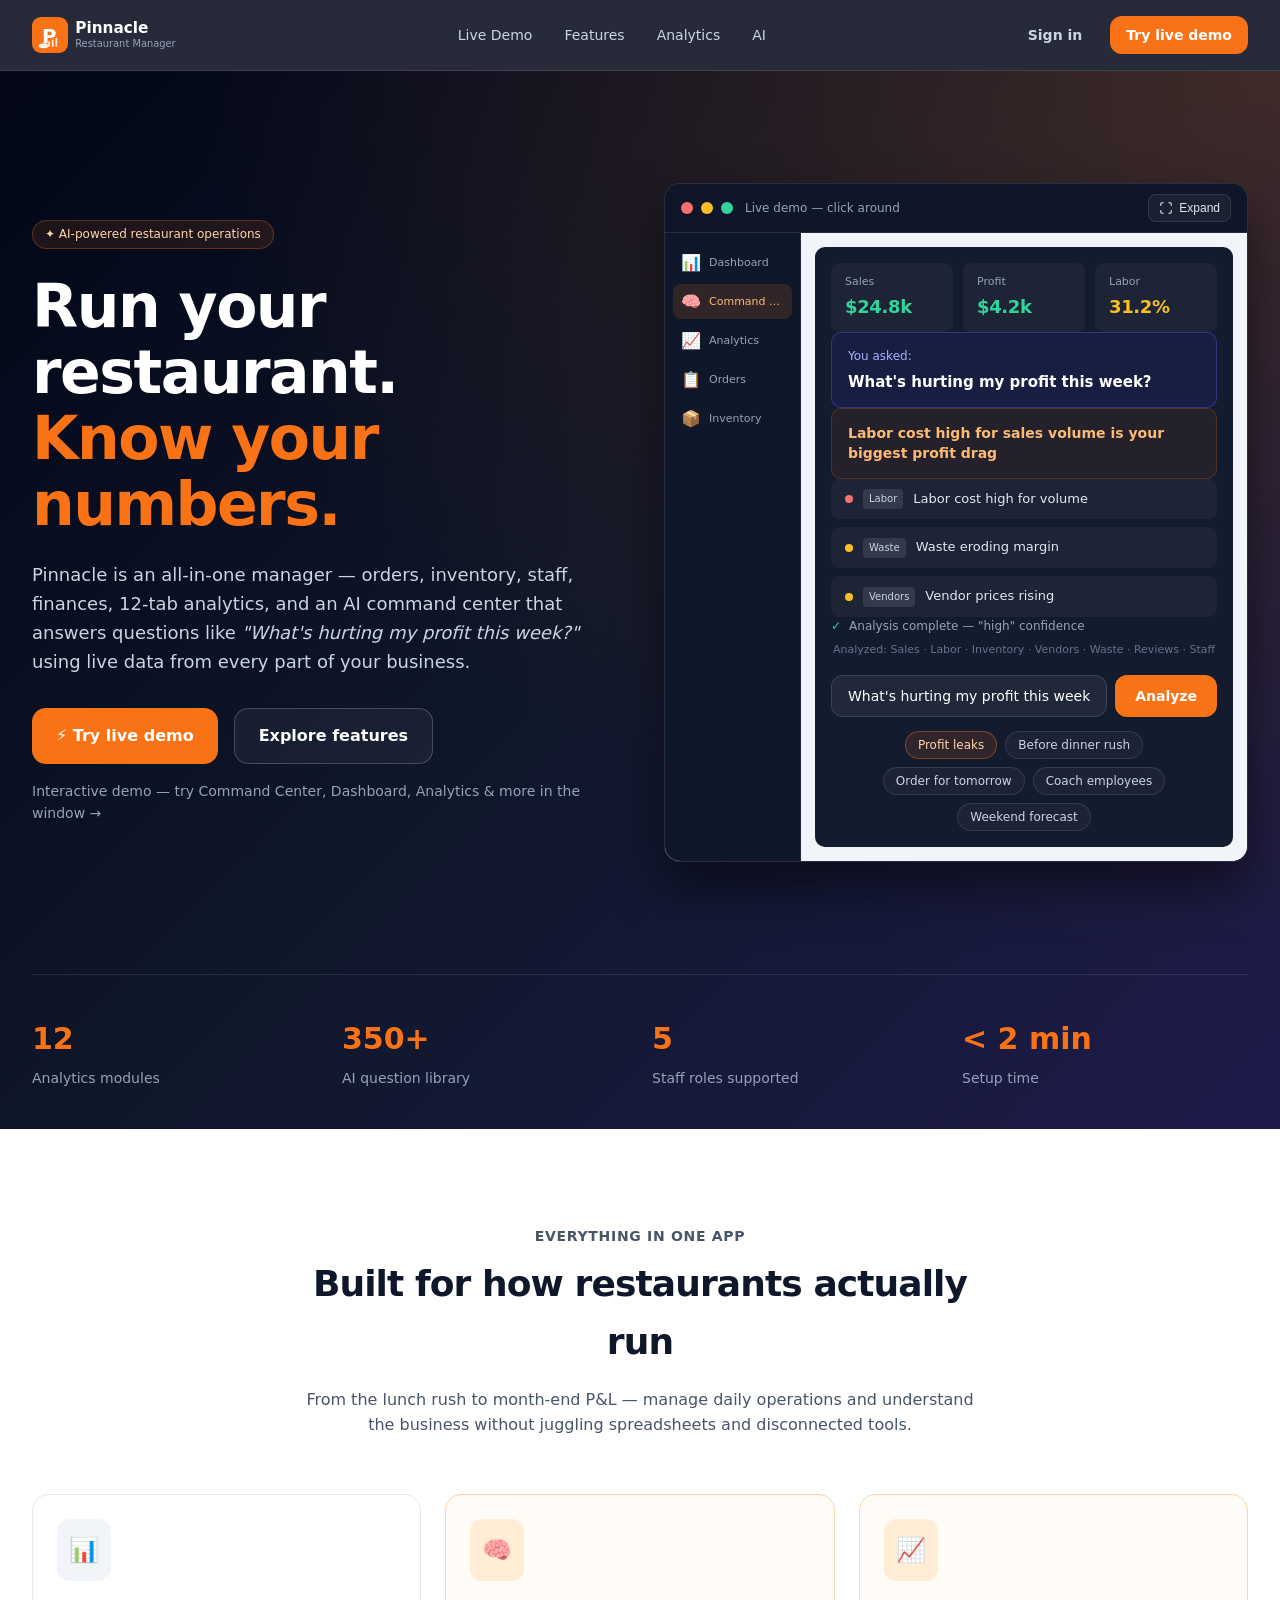
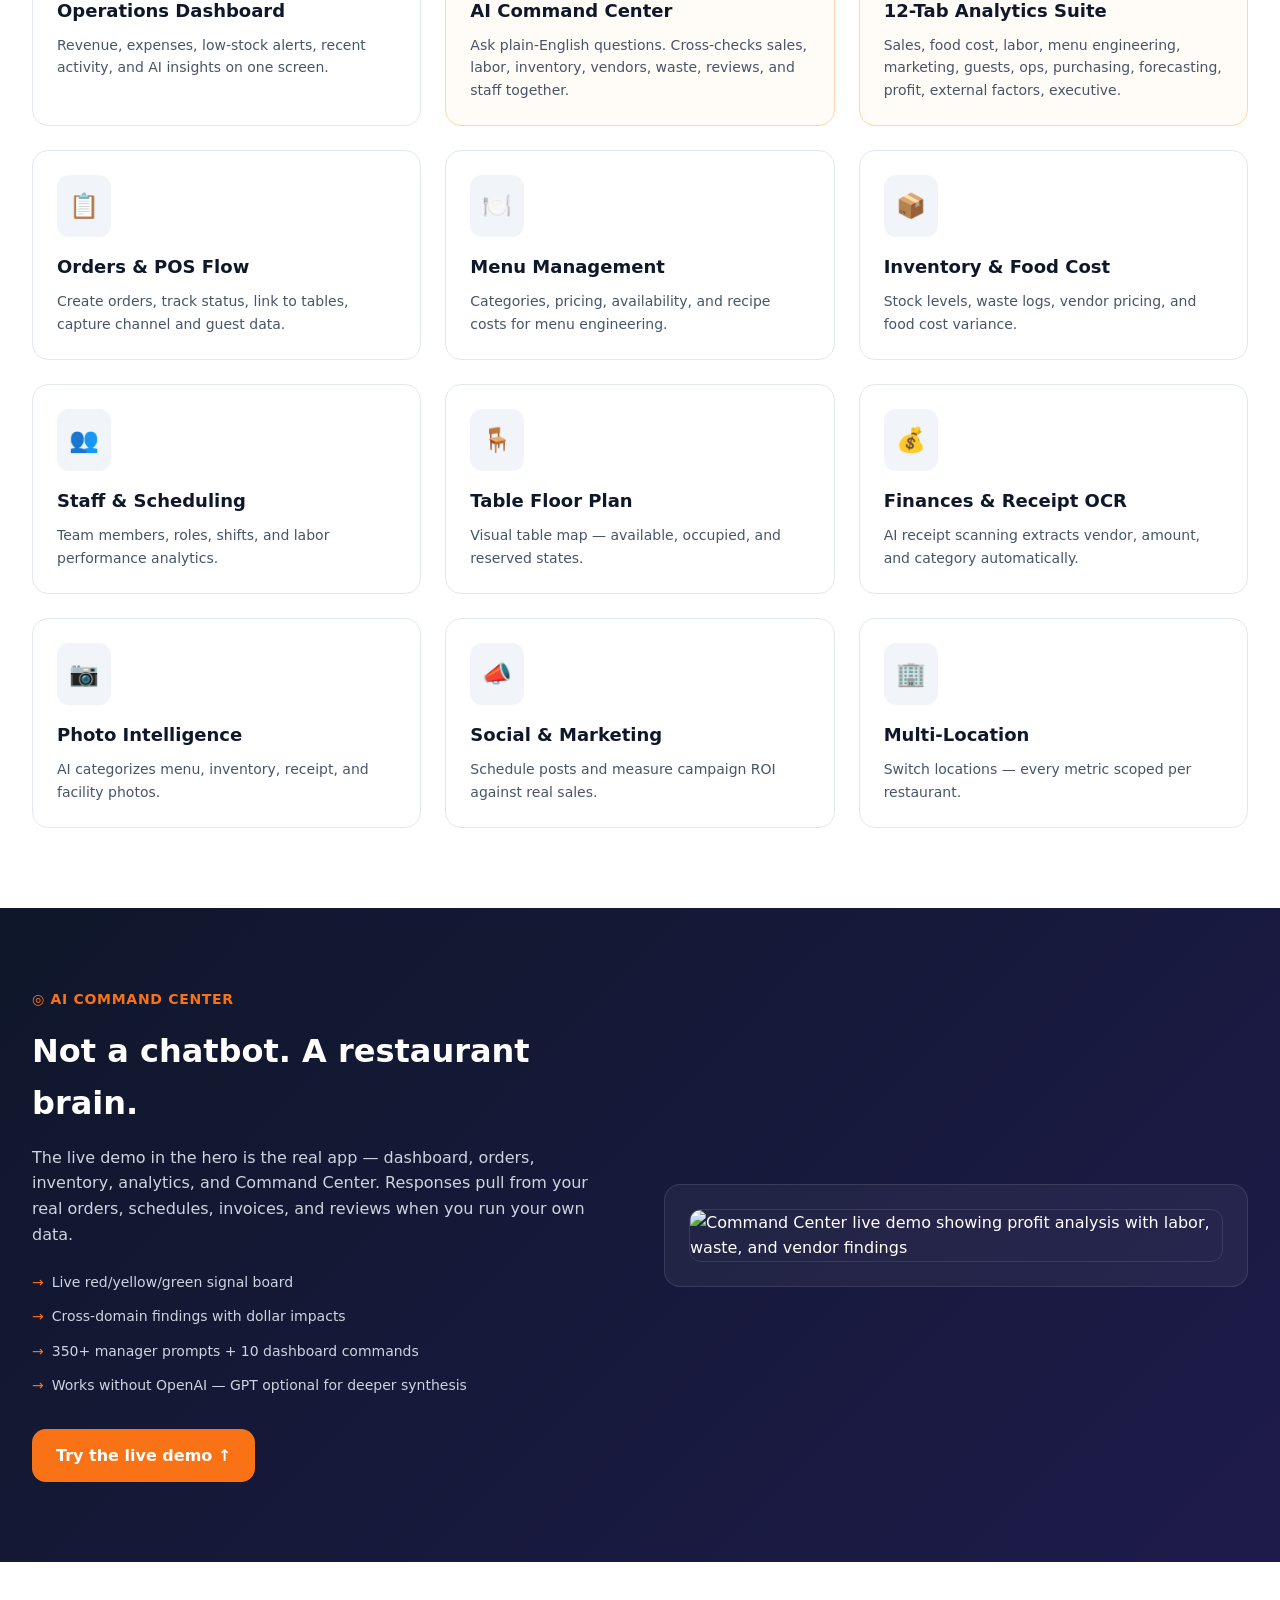
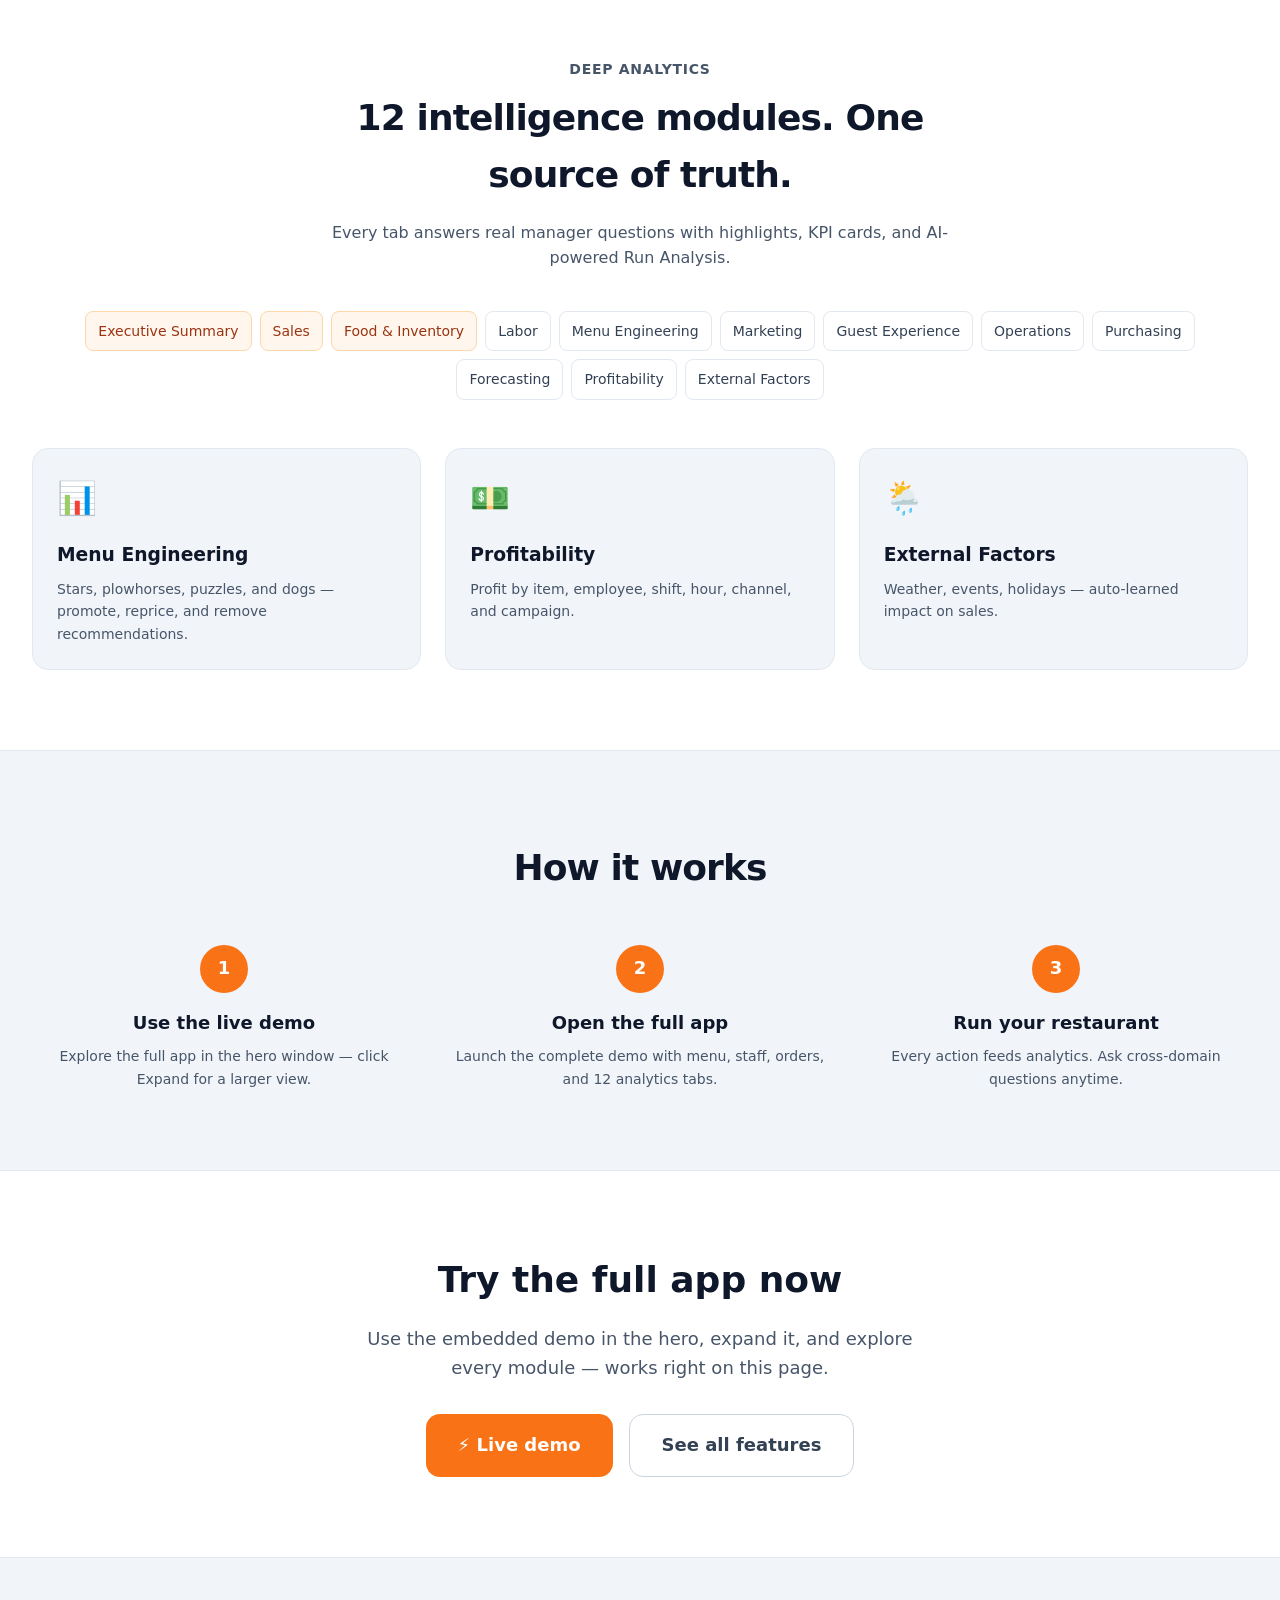
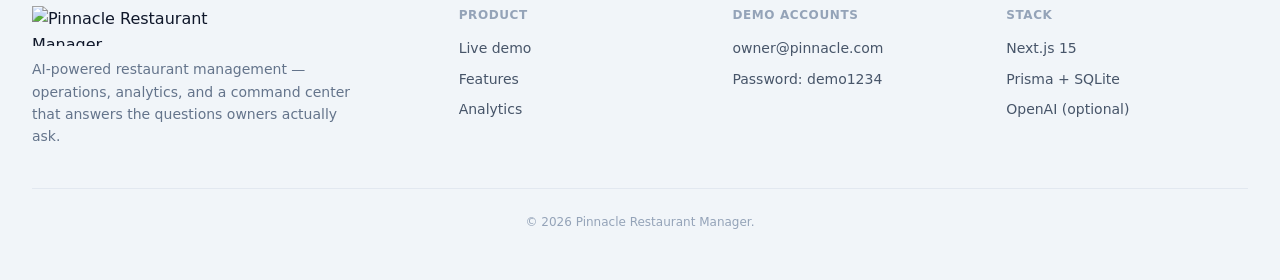
==== docs/index.html @ 4ed013c5 "Update configuration for image handling and enhance demo modal functionality: enabled SVG support in" ====
<!DOCTYPE html>
<html lang="en">
<head>
  <meta charset="UTF-8" />
  <meta name="viewport" content="width=device-width, initial-scale=1.0" />
  <meta name="description" content="Pinnacle Restaurant Manager — try the full app live in your browser. Expand to explore orders, inventory, analytics, and the AI Command Center." />
  <meta name="theme-color" content="#0f172a" />
  <title>Pinnacle Restaurant Manager — AI-Powered Restaurant Operations</title>
  <link rel="icon" href="./assets/logo.png" type="image/png" />
  <link rel="stylesheet" href="styles.css" />
</head>
<body>

  <!-- Navigation -->
  <header class="nav">
    <div class="container">
      <div class="nav-inner">
        <a href="#top" class="nav-logo-link"><img src="./assets/logo-nav.svg" alt="Pinnacle Restaurant Manager" class="nav-logo" width="200" height="40" /></a>
        <nav class="nav-links" aria-label="Main">
          <a href="#top">Live Demo</a>
          <a href="#features">Features</a>
          <a href="#analytics">Analytics</a>
          <a href="#command-center">AI</a>
        </nav>
        <div class="nav-actions">
          <a href="#" class="btn btn-ghost" data-app-link="/login" hidden>Sign in</a>
          <a href="#top" class="btn btn-primary">Try live demo</a>
        </div>
        <button type="button" class="nav-toggle" id="nav-toggle" aria-label="Open menu">☰</button>
      </div>
      <nav class="nav-mobile" id="nav-mobile" aria-label="Mobile">
        <a href="#top">Live Demo</a>
        <a href="#features">Features</a>
        <a href="#analytics">Analytics</a>
        <a href="#command-center">AI</a>
        <a href="#" data-app-link="/login" hidden>Sign in</a>
        <a href="#top" class="btn btn-primary" style="text-align:center">Try live demo</a>
      </nav>
    </div>
  </header>

  <main id="top">

    <!-- Hero -->
    <section class="hero">
      <div class="hero-glow"></div>
      <div class="container">
        <div class="hero-grid">
          <div>
            <div class="badge">✦ AI-powered restaurant operations</div>
            <h1>Run your restaurant.<span class="accent">Know your numbers.</span></h1>
            <p class="hero-lead">
              Pinnacle is an all-in-one manager — orders, inventory, staff, finances,
              12-tab analytics, and an AI command center that answers questions like
              <em>"What's hurting my profit this week?"</em> using live data from every
              part of your business.
            </p>
            <div class="hero-cta">
              <a href="#top" class="btn btn-primary btn-lg">⚡ Try live demo</a>
              <a href="#features" class="btn btn-outline-light btn-lg">Explore features</a>
            </div>
            <p class="hero-note">Interactive demo — try Command Center, Dashboard, Analytics &amp; more in the window →</p>
          </div>

          <div class="hero-app-embed" id="hero-app-embed-wrap">
            <div class="hero-app-chrome">
              <div class="hero-app-chrome-left">
                <span class="mock-dot red"></span>
                <span class="mock-dot amber"></span>
                <span class="mock-dot green"></span>
                <span class="hero-app-chrome-title">Live demo — click around</span>
              </div>
              <button type="button" class="hero-embed-expand-btn" id="hero-embed-expand" aria-label="Expand demo to full window">
                <svg width="14" height="14" viewBox="0 0 24 24" fill="none" stroke="currentColor" stroke-width="2" aria-hidden="true"><path d="M8 3H5a2 2 0 0 0-2 2v3m18 0V5a2 2 0 0 0-2-2h-3m0 18h3a2 2 0 0 0 2-2v-3M3 16v3a2 2 0 0 0 2 2h3"/></svg>
                Expand
              </button>
            </div>
            <div class="hero-app-frame-wrap">
              <div id="hero-app-embed"></div>
            </div>
          </div>
        </div>

        <div class="stats-bar">
          <div><div class="stat-value">12</div><div class="stat-label">Analytics modules</div></div>
          <div><div class="stat-value">350+</div><div class="stat-label">AI question library</div></div>
          <div><div class="stat-value">5</div><div class="stat-label">Staff roles supported</div></div>
          <div><div class="stat-value">&lt; 2 min</div><div class="stat-label">Setup time</div></div>
        </div>
      </div>
    </section>

    <!-- Features -->
    <section class="section" id="features">
      <div class="container">
        <div class="section-header">
          <p class="eyebrow">Everything in one app</p>
          <h2>Built for how restaurants actually run</h2>
          <p>From the lunch rush to month-end P&amp;L — manage daily operations and understand the business without juggling spreadsheets and disconnected tools.</p>
        </div>

        <div class="feature-grid">
          <article class="feature-card">
            <div class="feature-icon">📊</div>
            <h3>Operations Dashboard</h3>
            <p>Revenue, expenses, low-stock alerts, recent activity, and AI insights on one screen.</p>
          </article>
          <article class="feature-card highlight">
            <div class="feature-icon">🧠</div>
            <h3>AI Command Center</h3>
            <p>Ask plain-English questions. Cross-checks sales, labor, inventory, vendors, waste, reviews, and staff together.</p>
          </article>
          <article class="feature-card highlight">
            <div class="feature-icon">📈</div>
            <h3>12-Tab Analytics Suite</h3>
            <p>Sales, food cost, labor, menu engineering, marketing, guests, ops, purchasing, forecasting, profit, external factors, executive.</p>
          </article>
          <article class="feature-card">
            <div class="feature-icon">📋</div>
            <h3>Orders &amp; POS Flow</h3>
            <p>Create orders, track status, link to tables, capture channel and guest data.</p>
          </article>
          <article class="feature-card">
            <div class="feature-icon">🍽️</div>
            <h3>Menu Management</h3>
            <p>Categories, pricing, availability, and recipe costs for menu engineering.</p>
          </article>
          <article class="feature-card">
            <div class="feature-icon">📦</div>
            <h3>Inventory &amp; Food Cost</h3>
            <p>Stock levels, waste logs, vendor pricing, and food cost variance.</p>
          </article>
          <article class="feature-card">
            <div class="feature-icon">👥</div>
            <h3>Staff &amp; Scheduling</h3>
            <p>Team members, roles, shifts, and labor performance analytics.</p>
          </article>
          <article class="feature-card">
            <div class="feature-icon">🪑</div>
            <h3>Table Floor Plan</h3>
            <p>Visual table map — available, occupied, and reserved states.</p>
          </article>
          <article class="feature-card">
            <div class="feature-icon">💰</div>
            <h3>Finances &amp; Receipt OCR</h3>
            <p>AI receipt scanning extracts vendor, amount, and category automatically.</p>
          </article>
          <article class="feature-card">
            <div class="feature-icon">📷</div>
            <h3>Photo Intelligence</h3>
            <p>AI categorizes menu, inventory, receipt, and facility photos.</p>
          </article>
          <article class="feature-card">
            <div class="feature-icon">📣</div>
            <h3>Social &amp; Marketing</h3>
            <p>Schedule posts and measure campaign ROI against real sales.</p>
          </article>
          <article class="feature-card">
            <div class="feature-icon">🏢</div>
            <h3>Multi-Location</h3>
            <p>Switch locations — every metric scoped per restaurant.</p>
          </article>
        </div>
      </div>
    </section>

    <!-- Command Center info -->
    <section class="section section-dark" id="command-center">
      <div class="container">
        <div class="two-col">
          <div>
            <p class="eyebrow">◎ AI Command Center</p>
            <h2 style="margin-top:1rem;font-size:2rem;font-weight:800">Not a chatbot. A restaurant brain.</h2>
            <p style="margin-top:1rem;color:var(--slate-300)">
              The live demo in the hero is the real app — dashboard, orders, inventory, analytics, and Command Center.
              Responses pull from your real orders, schedules, invoices, and reviews when you run your own data.
            </p>
            <ul class="check-list">
              <li>Live red/yellow/green signal board</li>
              <li>Cross-domain findings with dollar impacts</li>
              <li>350+ manager prompts + 10 dashboard commands</li>
              <li>Works without OpenAI — GPT optional for deeper synthesis</li>
            </ul>
            <a href="#top" class="btn btn-primary btn-lg" style="margin-top:2rem">Try the live demo ↑</a>
          </div>
          <div class="panel-dark">
            <img
              src="assets/command-center-live.png"
              alt="Command Center live demo showing profit analysis with labor, waste, and vendor findings"
              style="width:100%;border-radius:0.75rem;border:1px solid rgba(255,255,255,0.1)"
            />
          </div>
        </div>
      </div>
    </section>

    <!-- Analytics -->
    <section class="section" id="analytics">
      <div class="container">
        <div class="section-header">
          <p class="eyebrow">Deep analytics</p>
          <h2>12 intelligence modules. One source of truth.</h2>
          <p>Every tab answers real manager questions with highlights, KPI cards, and AI-powered Run Analysis.</p>
        </div>
        <div class="pill-row">
          <span class="pill hot">Executive Summary</span>
          <span class="pill hot">Sales</span>
          <span class="pill hot">Food &amp; Inventory</span>
          <span class="pill">Labor</span>
          <span class="pill">Menu Engineering</span>
          <span class="pill">Marketing</span>
          <span class="pill">Guest Experience</span>
          <span class="pill">Operations</span>
          <span class="pill">Purchasing</span>
          <span class="pill">Forecasting</span>
          <span class="pill">Profitability</span>
          <span class="pill">External Factors</span>
        </div>
        <div class="highlight-grid">
          <div class="highlight-card">
            <div class="icon">📊</div>
            <h3>Menu Engineering</h3>
            <p>Stars, plowhorses, puzzles, and dogs — promote, reprice, and remove recommendations.</p>
          </div>
          <div class="highlight-card">
            <div class="icon">💵</div>
            <h3>Profitability</h3>
            <p>Profit by item, employee, shift, hour, channel, and campaign.</p>
          </div>
          <div class="highlight-card">
            <div class="icon">🌦️</div>
            <h3>External Factors</h3>
            <p>Weather, events, holidays — auto-learned impact on sales.</p>
          </div>
        </div>
      </div>
    </section>

    <!-- How it works -->
    <section class="section section-alt" id="how-it-works">
      <div class="container">
        <div class="section-header"><h2>How it works</h2></div>
        <div class="steps">
          <div class="step">
            <div class="step-num">1</div>
            <h3>Use the live demo</h3>
            <p>Explore the full app in the hero window — click Expand for a larger view.</p>
          </div>
          <div class="step">
            <div class="step-num">2</div>
            <h3>Open the full app</h3>
            <p>Launch the complete demo with menu, staff, orders, and 12 analytics tabs.</p>
          </div>
          <div class="step">
            <div class="step-num">3</div>
            <h3>Run your restaurant</h3>
            <p>Every action feeds analytics. Ask cross-domain questions anytime.</p>
          </div>
        </div>
      </div>
    </section>

    <!-- CTA -->
    <section class="cta">
      <div class="container">
        <h2>Try the full app now</h2>
        <p>Use the embedded demo in the hero, expand it, and explore every module — works right on this page.</p>
        <div class="cta-actions">
          <a href="#top" class="btn btn-primary btn-xl">⚡ Live demo</a>
          <a href="#features" class="btn btn-outline-dark btn-xl">See all features</a>
        </div>
      </div>
    </section>

  </main>

  <footer class="footer">
    <div class="container">
      <div class="footer-grid">
        <div>
          <img src="./assets/logo.png" alt="Pinnacle Restaurant Manager" class="footer-logo" width="220" height="44" />
          <p class="footer-tagline">AI-powered restaurant management — operations, analytics, and a command center that answers the questions owners actually ask.</p>
        </div>
        <div class="footer-cols">
          <div class="footer-col">
            <h4>Product</h4>
            <ul>
              <li><a href="#top">Live demo</a></li>
              <li><a href="#features">Features</a></li>
              <li><a href="#analytics">Analytics</a></li>
            </ul>
          </div>
          <div class="footer-col">
            <h4>Demo accounts</h4>
            <ul>
              <li>owner@pinnacle.com</li>
              <li>Password: demo1234</li>
              <li><a href="#" data-app-link="/embed" hidden>Full app (hosted)</a></li>
            </ul>
          </div>
          <div class="footer-col">
            <h4>Stack</h4>
            <ul>
              <li>Next.js 15</li>
              <li>Prisma + SQLite</li>
              <li>OpenAI (optional)</li>
            </ul>
          </div>
        </div>
      </div>
      <p class="footer-copy">© <span id="year"></span> Pinnacle Restaurant Manager.</p>
    </div>
  </footer>

  <!-- Expanded app modal -->
  <div class="app-embed-modal" id="app-embed-modal" role="dialog" aria-modal="true" aria-label="Expanded app demo">
    <div class="app-embed-modal-backdrop" id="app-embed-modal-backdrop" aria-hidden="true"></div>
    <div class="app-embed-modal-panel">
      <div class="app-embed-modal-header">
        <div class="hero-app-chrome-left">
          <span class="mock-dot red"></span>
          <span class="mock-dot amber"></span>
          <span class="mock-dot green"></span>
          <span class="hero-app-chrome-title">Pinnacle Restaurant Manager — Live Demo</span>
        </div>
        <button type="button" class="app-embed-close-btn" id="app-embed-close" aria-label="Close expanded demo">
          <svg width="16" height="16" viewBox="0 0 24 24" fill="none" stroke="currentColor" stroke-width="2" aria-hidden="true"><path d="M18 6 6 18M6 6l12 12"/></svg>
          Close
        </button>
      </div>
      <div class="app-embed-modal-body" id="app-embed-modal-body"></div>
    </div>
  </div>

  <script src="live-demo.js"></script>
</body>
</html>
---- docs/styles.css ----
/* Pinnacle Restaurant Manager — GitHub Pages marketing site */

:root {
  --orange: #f97316;
  --orange-hover: #fb923c;
  --slate-950: #020617;
  --slate-900: #0f172a;
  --slate-800: #1e293b;
  --slate-700: #334155;
  --slate-600: #475569;
  --slate-500: #64748b;
  --slate-400: #94a3b8;
  --slate-300: #cbd5e1;
  --slate-200: #e2e8f0;
  --slate-100: #f1f5f9;
  --indigo-950: #1e1b4b;
  --max-w: 80rem;
  --font: system-ui, -apple-system, "Segoe UI", Roboto, "Helvetica Neue", Arial, sans-serif;
}

*, *::before, *::after { box-sizing: border-box; margin: 0; padding: 0; }

html { scroll-behavior: smooth; }

body {
  font-family: var(--font);
  color: var(--slate-900);
  background: #fff;
  line-height: 1.6;
  -webkit-font-smoothing: antialiased;
}

img { max-width: 100%; height: auto; display: block; }

a { color: inherit; text-decoration: none; }

.container {
  max-width: var(--max-w);
  margin: 0 auto;
  padding: 0 1.25rem;
}

@media (min-width: 640px) { .container { padding: 0 1.5rem; } }
@media (min-width: 1024px) { .container { padding: 0 2rem; } }

/* Nav */
.nav {
  position: sticky;
  top: 0;
  z-index: 50;
  background: rgba(2, 6, 23, 0.85);
  backdrop-filter: blur(12px);
  border-bottom: 1px solid rgba(255,255,255,0.1);
}

.nav-inner {
  display: flex;
  align-items: center;
  justify-content: space-between;
  padding: 1rem 0;
  gap: 1rem;
}

.nav-logo-link {
  display: inline-flex;
  align-items: center;
  flex-shrink: 0;
  line-height: 0;
}

.nav-logo {
  height: 2rem;
  width: auto;
  max-width: min(12.5rem, 42vw);
  display: block;
  object-fit: contain;
  object-position: left center;
}

@media (min-width: 640px) {
  .nav-logo { height: 2.25rem; max-width: 12.5rem; }
}

.nav-links {
  display: none;
  align-items: center;
  gap: 2rem;
}

.nav-links a {
  font-size: 0.875rem;
  font-weight: 500;
  color: var(--slate-300);
  transition: color 0.15s;
}

.nav-links a:hover { color: #fff; }

.nav-actions {
  display: none;
  align-items: center;
  gap: 0.75rem;
}

.btn {
  display: inline-flex;
  align-items: center;
  justify-content: center;
  gap: 0.5rem;
  font-weight: 600;
  border-radius: 0.75rem;
  transition: background 0.15s, transform 0.1s;
  cursor: pointer;
  border: none;
  font-family: inherit;
  font-size: 0.875rem;
}

.btn:active { transform: scale(0.98); }

.btn-primary {
  background: var(--orange);
  color: #fff;
  padding: 0.5rem 1rem;
}

.btn-primary:hover { background: var(--orange-hover); }

.btn-lg {
  padding: 0.875rem 1.5rem;
  font-size: 1rem;
  border-radius: 0.875rem;
}

.btn-xl {
  padding: 1rem 2rem;
  font-size: 1.125rem;
  border-radius: 0.875rem;
}

.btn-ghost {
  background: transparent;
  color: var(--slate-300);
  padding: 0.5rem 1rem;
}

.btn-ghost:hover { color: #fff; }

.btn-outline-light {
  background: rgba(255,255,255,0.05);
  color: #fff;
  border: 1px solid rgba(255,255,255,0.2);
  padding: 0.875rem 1.5rem;
  font-size: 1rem;
}

.btn-outline-light:hover { background: rgba(255,255,255,0.1); }

.btn-outline-dark {
  background: #fff;
  color: var(--slate-700);
  border: 1px solid var(--slate-300);
  padding: 1rem 2rem;
  font-size: 1.125rem;
}

.btn-outline-dark:hover { background: var(--slate-100); }

.nav-toggle {
  display: flex;
  background: none;
  border: none;
  color: #fff;
  font-size: 1.5rem;
  cursor: pointer;
  padding: 0.25rem;
}

.nav-mobile {
  display: none;
  flex-direction: column;
  gap: 0.75rem;
  padding-bottom: 1rem;
  border-top: 1px solid rgba(255,255,255,0.1);
  margin-top: 0.5rem;
  padding-top: 1rem;
}

.nav-mobile.open { display: flex; }

.nav-mobile a { color: var(--slate-300); font-size: 0.875rem; font-weight: 500; }

@media (min-width: 768px) {
  .nav-links, .nav-actions { display: flex; }
  .nav-toggle { display: none; }
  .nav-mobile { display: none !important; }
}

/* Hero */
.hero {
  position: relative;
  overflow: hidden;
  background: linear-gradient(135deg, var(--slate-950) 0%, var(--slate-900) 50%, var(--indigo-950) 100%);
  color: #fff;
}

.hero-glow {
  position: absolute;
  inset: 0;
  background: radial-gradient(ellipse at top right, rgba(249,115,22,0.2), transparent 60%);
  pointer-events: none;
}

.hero-grid {
  position: relative;
  display: grid;
  gap: 3rem;
  padding: 5rem 0;
  align-items: center;
}

@media (min-width: 1024px) {
  .hero-grid { grid-template-columns: 1fr 1fr; padding: 7rem 0; }
}

.badge {
  display: inline-flex;
  align-items: center;
  gap: 0.5rem;
  border-radius: 9999px;
  border: 1px solid rgba(249,115,22,0.3);
  background: rgba(249,115,22,0.1);
  padding: 0.25rem 0.75rem;
  font-size: 0.75rem;
  font-weight: 500;
  color: #fed7aa;
}

.hero h1 {
  margin-top: 1.5rem;
  font-size: 2.25rem;
  font-weight: 800;
  letter-spacing: -0.025em;
  line-height: 1.1;
}

@media (min-width: 640px) { .hero h1 { font-size: 3rem; } }
@media (min-width: 1024px) { .hero h1 { font-size: 3.75rem; } }

.hero h1 .accent { display: block; color: var(--orange); }

.hero-lead {
  margin-top: 1.5rem;
  max-width: 36rem;
  font-size: 1.125rem;
  color: var(--slate-300);
}

.hero-cta { margin-top: 2rem; display: flex; flex-wrap: wrap; gap: 1rem; }

.hero-note { margin-top: 1rem; font-size: 0.875rem; color: var(--slate-400); }

/* Hero full-app embed */
.hero-app-embed {
  border-radius: 1rem;
  border: 1px solid rgba(255,255,255,0.1);
  background: rgba(15,23,42,0.9);
  box-shadow: 0 25px 50px rgba(0,0,0,0.5);
  overflow: hidden;
}

.hero-app-chrome {
  display: flex;
  align-items: center;
  justify-content: space-between;
  gap: 0.75rem;
  border-bottom: 1px solid rgba(255,255,255,0.1);
  padding: 0.625rem 1rem;
  background: rgba(15,23,42,0.95);
}

.hero-app-chrome-left {
  display: flex;
  align-items: center;
  gap: 0.5rem;
  min-width: 0;
}

.hero-app-chrome-title {
  margin-left: 0.25rem;
  font-size: 0.75rem;
  color: var(--slate-400);
  white-space: nowrap;
  overflow: hidden;
  text-overflow: ellipsis;
}

.hero-embed-expand-btn,
.app-embed-close-btn {
  display: inline-flex;
  align-items: center;
  gap: 0.375rem;
  flex-shrink: 0;
  border-radius: 0.5rem;
  border: 1px solid rgba(255,255,255,0.1);
  background: rgba(255,255,255,0.05);
  padding: 0.375rem 0.625rem;
  font-size: 0.75rem;
  font-weight: 500;
  color: var(--slate-200);
  cursor: pointer;
  transition: background 0.15s, color 0.15s;
}

.hero-embed-expand-btn:hover,
.app-embed-close-btn:hover {
  background: rgba(255,255,255,0.1);
  color: #fff;
}

.hero-app-frame-wrap {
  position: relative;
  min-height: min(520px, 70vh);
  background: #0f172a;
}

#hero-app-embed {
  display: block;
  width: 100%;
  min-height: min(520px, 70vh);
}

/* Self-contained interactive demo app */
.pinnacle-demo {
  display: flex;
  min-height: min(520px, 70vh);
  background: #f8fafc;
  color: #0f172a;
  text-align: left;
}

.app-embed-modal-body .pinnacle-demo {
  min-height: 0;
  flex: 1;
}

.demo-sidebar {
  display: flex;
  flex-direction: column;
  gap: 0.25rem;
  width: 3.25rem;
  flex-shrink: 0;
  background: #0f172a;
  padding: 0.5rem 0.35rem;
  border-right: 1px solid rgba(255,255,255,0.08);
}

@media (min-width: 480px) {
  .demo-sidebar { width: 8.5rem; padding: 0.75rem 0.5rem; }
}

.demo-nav-item {
  display: flex;
  align-items: center;
  gap: 0.5rem;
  border: none;
  border-radius: 0.5rem;
  background: transparent;
  padding: 0.5rem;
  cursor: pointer;
  color: #94a3b8;
  font-family: inherit;
  font-size: 0.6875rem;
  text-align: left;
  transition: background 0.15s, color 0.15s;
}

.demo-nav-item:hover { background: rgba(255,255,255,0.06); color: #e2e8f0; }

.demo-nav-item.active {
  background: rgba(249,115,22,0.15);
  color: #fdba74;
}

.demo-nav-icon { font-size: 1rem; flex-shrink: 0; }

.demo-nav-label {
  display: none;
  white-space: nowrap;
  overflow: hidden;
  text-overflow: ellipsis;
}

@media (min-width: 480px) {
  .demo-nav-label { display: inline; }
}

.demo-main {
  flex: 1;
  overflow: auto;
  padding: 0.875rem;
  background: #f1f5f9;
}

.demo-screen[hidden] { display: none !important; }

.demo-screen-title {
  font-size: 0.9375rem;
  font-weight: 700;
  color: #0f172a;
  margin-bottom: 0.75rem;
}

.demo-kpi-row {
  display: grid;
  grid-template-columns: repeat(3, 1fr);
  gap: 0.5rem;
  margin-bottom: 0.75rem;
}

.demo-kpi {
  background: #fff;
  border: 1px solid #e2e8f0;
  border-radius: 0.5rem;
  padding: 0.625rem 0.75rem;
}

.demo-kpi label {
  display: block;
  font-size: 0.625rem;
  color: #64748b;
  font-weight: 500;
}

.demo-kpi strong {
  display: block;
  font-size: 1rem;
  font-weight: 800;
  color: #0f172a;
  margin-top: 0.15rem;
}

.demo-kpi strong.warn { color: #d97706; }

.demo-kpi span {
  display: block;
  font-size: 0.625rem;
  color: #64748b;
  margin-top: 0.15rem;
}

.demo-kpi span.up { color: #059669; }

.demo-panel {
  background: #fff;
  border: 1px solid #e2e8f0;
  border-radius: 0.5rem;
  overflow: hidden;
  margin-bottom: 0.75rem;
}

.demo-panel-head {
  font-size: 0.6875rem;
  font-weight: 700;
  text-transform: uppercase;
  letter-spacing: 0.04em;
  color: #64748b;
  padding: 0.5rem 0.75rem;
  border-bottom: 1px solid #e2e8f0;
  background: #f8fafc;
}

.demo-list-item {
  display: grid;
  grid-template-columns: 1fr auto auto;
  gap: 0.5rem;
  align-items: center;
  padding: 0.5rem 0.75rem;
  font-size: 0.75rem;
  border-bottom: 1px solid #f1f5f9;
}

.demo-list-item:last-child { border-bottom: none; }

.badge-open, .badge-new, .badge-done {
  font-size: 0.625rem;
  font-weight: 600;
  padding: 0.125rem 0.375rem;
  border-radius: 9999px;
}

.badge-open { background: #fef3c7; color: #92400e; }
.badge-new { background: #dbeafe; color: #1d4ed8; }
.badge-done { background: #d1fae5; color: #065f46; }

.demo-alert {
  font-size: 0.75rem;
  background: #fff7ed;
  border: 1px solid #fed7aa;
  border-radius: 0.5rem;
  padding: 0.625rem 0.75rem;
  color: #9a3412;
}

.demo-link-btn {
  border: none;
  background: none;
  color: var(--orange);
  font-weight: 600;
  font-size: inherit;
  cursor: pointer;
  font-family: inherit;
  padding: 0;
  text-decoration: underline;
  text-underline-offset: 2px;
}

.demo-pills {
  display: flex;
  flex-wrap: wrap;
  gap: 0.375rem;
  margin-bottom: 0.75rem;
}

.demo-pill {
  font-size: 0.625rem;
  font-weight: 600;
  padding: 0.25rem 0.5rem;
  border-radius: 0.375rem;
  border: 1px solid #e2e8f0;
  background: #fff;
  color: #475569;
}

.demo-pill.hot {
  border-color: #fed7aa;
  background: #fff7ed;
  color: #9a3412;
}

.demo-chart-placeholder {
  background: #fff;
  border: 1px solid #e2e8f0;
  border-radius: 0.5rem;
  padding: 1rem 0.75rem 0.5rem;
  margin-bottom: 0.75rem;
}

.demo-bars {
  display: flex;
  align-items: flex-end;
  gap: 0.375rem;
  height: 5rem;
}

.demo-bar {
  flex: 1;
  background: linear-gradient(180deg, #fb923c, #f97316);
  border-radius: 0.25rem 0.25rem 0 0;
  min-height: 0.5rem;
}

.demo-chart-label {
  text-align: center;
  font-size: 0.625rem;
  color: #64748b;
  margin-top: 0.5rem;
}

.demo-orders {
  display: flex;
  flex-direction: column;
  gap: 0.5rem;
}

.demo-order-card {
  background: #fff;
  border: 1px solid #e2e8f0;
  border-radius: 0.5rem;
  padding: 0.625rem 0.75rem;
  font-size: 0.75rem;
  color: #475569;
}

.demo-order-top {
  display: flex;
  justify-content: space-between;
  align-items: center;
  margin-bottom: 0.25rem;
}

.demo-order-total {
  margin-top: 0.35rem;
  font-weight: 700;
  color: #0f172a;
}

.demo-inv-list {
  display: flex;
  flex-direction: column;
  gap: 0.5rem;
  margin-bottom: 0.75rem;
}

.demo-inv-row {
  display: flex;
  align-items: flex-start;
  gap: 0.5rem;
  background: #fff;
  border: 1px solid #e2e8f0;
  border-radius: 0.5rem;
  padding: 0.625rem 0.75rem;
  font-size: 0.75rem;
}

.demo-inv-row strong { color: #0f172a; }
.demo-inv-row span { color: #64748b; font-size: 0.6875rem; }

.demo-action-btn {
  display: inline-flex;
  align-items: center;
  border: none;
  border-radius: 0.5rem;
  background: var(--orange);
  color: #fff;
  font-weight: 600;
  font-size: 0.75rem;
  padding: 0.5rem 0.875rem;
  cursor: pointer;
  font-family: inherit;
}

.demo-action-btn:hover { background: var(--orange-hover); }

/* Command Center inside demo uses dark theme */
.demo-screen-insights {
  background: rgba(15, 23, 42, 0.98);
  border-radius: 0.625rem;
  padding: 1rem;
  color: #fff;
}

.demo-screen-insights .cc-controls { margin-top: 1rem; }

.demo-screen-insights .cc-input {
  background: rgba(255,255,255,0.06);
  color: #fff;
}

.app-embed-modal-body {
  display: flex;
  flex: 1;
  flex-direction: column;
  min-height: 0;
  background: #0f172a;
}

.app-embed-modal-body .demo-main {
  max-height: none;
}

.app-embed-modal {
  position: fixed;
  inset: 0;
  z-index: 200;
  display: none;
  padding: 0.75rem;
}

@media (min-width: 640px) {
  .app-embed-modal { padding: 1.25rem; }
}

.app-embed-modal.open {
  display: block;
}

body.modal-open {
  overflow: hidden;
}

.app-embed-modal-backdrop {
  position: absolute;
  inset: 0;
  background: rgba(2, 6, 23, 0.95);
  cursor: pointer;
}

.app-embed-modal-panel {
  position: relative;
  z-index: 1;
  display: flex;
  flex-direction: column;
  height: 100%;
  max-width: 1600px;
  width: 100%;
  margin: 0 auto;
  overflow: hidden;
  border-radius: 0.75rem;
  border: 1px solid rgba(255,255,255,0.1);
  background: rgba(15,23,42,0.98);
  box-shadow: 0 25px 50px rgba(0,0,0,0.5);
}

.app-embed-modal-header {
  display: flex;
  align-items: center;
  justify-content: space-between;
  gap: 1rem;
  border-bottom: 1px solid rgba(255,255,255,0.1);
  padding: 0.75rem 1rem;
}

/* Window chrome dots (shared) */
.mock-window {
  border-radius: 1rem;
  border: 1px solid rgba(255,255,255,0.1);
  background: rgba(15,23,42,0.8);
  box-shadow: 0 25px 50px rgba(0,0,0,0.5);
  overflow: hidden;
}

.mock-titlebar {
  display: flex;
  align-items: center;
  gap: 0.5rem;
  border-bottom: 1px solid rgba(255,255,255,0.1);
  padding: 0.75rem 1rem;
}

.mock-dot { width: 0.75rem; height: 0.75rem; border-radius: 50%; }
.mock-dot.red { background: #f87171; }
.mock-dot.amber { background: #fbbf24; }
.mock-dot.green { background: #34d399; }

.mock-titlebar span { margin-left: 0.5rem; font-size: 0.75rem; color: var(--slate-400); }

.mock-body { padding: 1rem; display: flex; flex-direction: column; gap: 0.75rem; }

.mock-metrics {
  display: grid;
  grid-template-columns: repeat(3, 1fr);
  gap: 0.5rem;
}

.mock-metric {
  border-radius: 0.5rem;
  background: rgba(255,255,255,0.05);
  padding: 0.5rem 0.75rem;
}

.mock-metric label { font-size: 0.625rem; color: var(--slate-400); display: block; }
.mock-metric strong { font-size: 0.875rem; }
.mock-metric strong.green { color: #34d399; }
.mock-metric strong.amber { color: #fbbf24; }

.mock-question {
  border-radius: 0.5rem;
  border: 1px solid rgba(99,102,241,0.3);
  background: rgba(99,102,241,0.1);
  padding: 0.75rem;
}

.mock-question p:first-child { font-size: 0.75rem; color: #a5b4fc; }
.mock-question p:last-child { margin-top: 0.25rem; font-size: 0.875rem; font-weight: 500; }

.mock-finding {
  display: flex;
  align-items: center;
  gap: 0.5rem;
  border-radius: 0.5rem;
  background: rgba(255,255,255,0.05);
  padding: 0.5rem 0.75rem;
  font-size: 0.75rem;
}

.status-dot { width: 0.5rem; height: 0.5rem; border-radius: 50%; flex-shrink: 0; }
.status-dot.red { background: #f87171; }
.status-dot.amber { background: #fbbf24; }

.finding-tag {
  border-radius: 0.25rem;
  background: rgba(255,255,255,0.1);
  padding: 0.125rem 0.375rem;
  font-size: 0.625rem;
  color: var(--slate-300);
}

/* Stats bar */
.stats-bar {
  display: grid;
  grid-template-columns: repeat(2, 1fr);
  gap: 1.5rem;
  border-top: 1px solid rgba(255,255,255,0.1);
  padding: 2.5rem 0;
}

@media (min-width: 640px) { .stats-bar { grid-template-columns: repeat(4, 1fr); } }

.stat-value { font-size: 1.875rem; font-weight: 800; color: var(--orange); }
.stat-label { margin-top: 0.25rem; font-size: 0.875rem; color: var(--slate-400); }

/* Sections */
.section { padding: 5rem 0; }
.section-alt { background: var(--slate-100); border-block: 1px solid var(--slate-200); }
.section-dark {
  background: linear-gradient(135deg, var(--slate-900), var(--indigo-950));
  color: #fff;
}

.section-header { text-align: center; max-width: 42rem; margin: 0 auto; }

.eyebrow {
  font-size: 0.875rem;
  font-weight: 600;
  text-transform: uppercase;
  letter-spacing: 0.05em;
  color: var(--orange);
}

.section-header h2 {
  margin-top: 0.5rem;
  font-size: 1.875rem;
  font-weight: 800;
  letter-spacing: -0.025em;
}

@media (min-width: 640px) { .section-header h2 { font-size: 2.25rem; } }

.section-header p { margin-top: 1rem; color: var(--slate-600); }
.section-dark .section-header p { color: var(--slate-300); }

/* Feature grid */
.feature-grid {
  margin-top: 3.5rem;
  display: grid;
  gap: 1.5rem;
}

@media (min-width: 640px) { .feature-grid { grid-template-columns: repeat(2, 1fr); } }
@media (min-width: 1024px) { .feature-grid { grid-template-columns: repeat(3, 1fr); } }

.feature-card {
  border-radius: 1rem;
  border: 1px solid var(--slate-200);
  background: #fff;
  padding: 1.5rem;
  transition: box-shadow 0.2s;
}

.feature-card:hover { box-shadow: 0 4px 20px rgba(0,0,0,0.08); }

.feature-card.highlight {
  border-color: #fed7aa;
  background: rgba(255,247,237,0.5);
}

.feature-icon {
  display: inline-flex;
  padding: 0.75rem;
  border-radius: 0.75rem;
  background: var(--slate-100);
  color: var(--slate-700);
  font-size: 1.5rem;
}

.feature-card.highlight .feature-icon {
  background: #ffedd5;
  color: #ea580c;
}

.feature-card h3 { margin-top: 1rem; font-size: 1.125rem; font-weight: 700; }
.feature-card p { margin-top: 0.5rem; font-size: 0.875rem; color: var(--slate-600); line-height: 1.6; }

/* Two column */
.two-col {
  display: grid;
  gap: 3rem;
  align-items: center;
}

@media (min-width: 1024px) { .two-col { grid-template-columns: 1fr 1fr; } }

.check-list { margin-top: 1.5rem; list-style: none; display: flex; flex-direction: column; gap: 0.75rem; }
.check-list li { display: flex; gap: 0.5rem; font-size: 0.875rem; color: var(--slate-300); }
.check-list li::before { content: "→"; color: var(--orange); flex-shrink: 0; }

.panel-dark {
  border-radius: 1rem;
  border: 1px solid rgba(255,255,255,0.1);
  background: rgba(255,255,255,0.05);
  padding: 1.5rem;
}

.chip-row { margin-top: 1rem; display: flex; flex-wrap: wrap; gap: 0.5rem; }

.chip {
  border-radius: 9999px;
  border: 1px solid rgba(255,255,255,0.1);
  background: rgba(255,255,255,0.05);
  padding: 0.375rem 0.75rem;
  font-size: 0.75rem;
  color: var(--slate-200);
}

.panel-result {
  margin-top: 1.5rem;
  border-radius: 0.75rem;
  background: rgba(2,6,23,0.5);
  padding: 1rem;
}

.panel-result strong { font-size: 0.875rem; color: #fdba74; display: block; }
.panel-result span { margin-top: 0.5rem; font-size: 0.75rem; color: var(--slate-400); display: block; }

/* Analytics pills */
.pill-row {
  margin-top: 2.5rem;
  display: flex;
  flex-wrap: wrap;
  justify-content: center;
  gap: 0.5rem;
}

.pill {
  border-radius: 0.5rem;
  border: 1px solid var(--slate-200);
  background: #fff;
  padding: 0.5rem 0.75rem;
  font-size: 0.875rem;
  font-weight: 500;
  color: var(--slate-700);
}

.pill.hot {
  border-color: #fed7aa;
  background: #fff7ed;
  color: #9a3412;
}

.highlight-grid {
  margin-top: 3rem;
  display: grid;
  gap: 1.5rem;
}

@media (min-width: 640px) { .highlight-grid { grid-template-columns: repeat(3, 1fr); } }

.highlight-card {
  border-radius: 1rem;
  border: 1px solid var(--slate-200);
  background: var(--slate-100);
  padding: 1.5rem;
}

.highlight-card .icon { font-size: 2rem; }
.highlight-card h3 { margin-top: 1rem; font-weight: 700; }
.highlight-card p { margin-top: 0.5rem; font-size: 0.875rem; color: var(--slate-600); }

/* Steps */
.steps {
  margin-top: 3rem;
  display: grid;
  gap: 2rem;
}

@media (min-width: 768px) { .steps { grid-template-columns: repeat(3, 1fr); } }

.step { text-align: center; }

.step-num {
  width: 3rem;
  height: 3rem;
  margin: 0 auto;
  display: flex;
  align-items: center;
  justify-content: center;
  border-radius: 50%;
  background: var(--orange);
  color: #fff;
  font-size: 1.125rem;
  font-weight: 800;
}

.step h3 { margin-top: 1rem; font-size: 1.125rem; font-weight: 700; }
.step p { margin-top: 0.5rem; font-size: 0.875rem; color: var(--slate-600); }

/* CTA */
.cta { text-align: center; padding: 5rem 0; }
.cta h2 { font-size: 1.875rem; font-weight: 800; }
@media (min-width: 640px) { .cta h2 { font-size: 2.25rem; } }
.cta p { margin: 1rem auto 0; max-width: 36rem; font-size: 1.125rem; color: var(--slate-600); }
.cta-actions { margin-top: 2rem; display: flex; flex-wrap: wrap; justify-content: center; gap: 1rem; }

/* Footer */
.footer {
  border-top: 1px solid var(--slate-200);
  background: var(--slate-100);
  padding: 3rem 0;
}

.footer-grid {
  display: grid;
  gap: 2rem;
}

@media (min-width: 768px) {
  .footer-grid { grid-template-columns: 1fr 2fr; align-items: start; }
}

.footer-logo { height: 2.5rem; width: auto; max-width: 13.75rem; object-fit: contain; }
.footer-tagline { margin-top: 0.75rem; max-width: 20rem; font-size: 0.875rem; color: var(--slate-500); }

.footer-cols {
  display: grid;
  grid-template-columns: repeat(2, 1fr);
  gap: 2rem;
}

@media (min-width: 640px) { .footer-cols { grid-template-columns: repeat(3, 1fr); } }

.footer-col h4 {
  font-size: 0.75rem;
  font-weight: 700;
  text-transform: uppercase;
  letter-spacing: 0.05em;
  color: var(--slate-400);
}

.footer-col ul { margin-top: 0.75rem; list-style: none; display: flex; flex-direction: column; gap: 0.5rem; }
.footer-col a, .footer-col li { font-size: 0.875rem; color: var(--slate-600); }
.footer-col a:hover { color: var(--orange); }

.footer-copy {
  margin-top: 2.5rem;
  padding-top: 1.5rem;
  border-top: 1px solid var(--slate-200);
  text-align: center;
  font-size: 0.75rem;
  color: var(--slate-400);
}

/* ===== Live Demo — Command Center ===== */
.live-demo-section {
  padding: 4rem 0 5rem;
  background: linear-gradient(180deg, var(--slate-950) 0%, #0c1222 50%, var(--slate-900) 100%);
  color: #fff;
}

.live-demo-header { text-align: center; max-width: 40rem; margin: 0 auto 2.5rem; }
.live-demo-header h2 { font-size: 1.75rem; font-weight: 800; letter-spacing: -0.02em; }
@media (min-width: 640px) { .live-demo-header h2 { font-size: 2.25rem; } }
.live-demo-header p { margin-top: 0.75rem; font-size: 1rem; color: var(--slate-400); }

.live-demo-wrap {
  max-width: 32rem;
  margin: 0 auto;
}

@media (min-width: 768px) { .live-demo-wrap { max-width: 36rem; } }

/* Command Center widget — matches app screenshot */
.cc-window {
  border-radius: 1rem;
  border: 1px solid rgba(255,255,255,0.08);
  background: rgba(15, 23, 42, 0.95);
  box-shadow: 0 25px 60px rgba(0,0,0,0.55), 0 0 0 1px rgba(255,255,255,0.04);
  overflow: hidden;
}

.cc-titlebar {
  display: flex;
  align-items: center;
  gap: 0.5rem;
  border-bottom: 1px solid rgba(255,255,255,0.08);
  padding: 0.875rem 1.125rem;
}

.cc-titlebar span:last-child {
  margin-left: 0.35rem;
  font-size: 0.8125rem;
  color: var(--slate-400);
  font-weight: 500;
}

.cc-body { padding: 1.125rem; display: flex; flex-direction: column; gap: 0.875rem; }

.cc-metrics {
  display: grid;
  grid-template-columns: repeat(3, 1fr);
  gap: 0.625rem;
}

.cc-metric {
  border-radius: 0.5rem;
  background: rgba(255,255,255,0.04);
  padding: 0.625rem 0.875rem;
}

.cc-metric label {
  display: block;
  font-size: 0.6875rem;
  color: var(--slate-400);
  font-weight: 500;
}

.cc-metric strong {
  display: block;
  margin-top: 0.15rem;
  font-size: 1.125rem;
  font-weight: 700;
  letter-spacing: -0.02em;
  transition: opacity 0.2s;
}

.cc-metric strong.green { color: #34d399; }
.cc-metric strong.amber { color: #fbbf24; }
.cc-metric strong.red { color: #f87171; }

.is-loading .cc-metric strong { opacity: 0.35; }

.cc-question-box {
  border-radius: 0.625rem;
  border: 1px solid rgba(99, 102, 241, 0.35);
  background: rgba(67, 56, 202, 0.12);
  padding: 0.875rem 1rem;
}

.cc-question-box .cc-label {
  font-size: 0.75rem;
  color: #a5b4fc;
  font-weight: 500;
}

.cc-question-text {
  margin-top: 0.35rem;
  font-size: 0.9375rem;
  font-weight: 600;
  color: #fff;
  line-height: 1.4;
}

.cc-findings { display: flex; flex-direction: column; gap: 0.5rem; min-height: 7.5rem; }

.cc-finding {
  display: flex;
  align-items: center;
  gap: 0.625rem;
  border-radius: 0.5rem;
  background: rgba(255,255,255,0.04);
  padding: 0.625rem 0.875rem;
  font-size: 0.8125rem;
  color: var(--slate-200);
  animation: cc-fade-in 0.35s ease-out;
}

@keyframes cc-fade-in {
  from { opacity: 0; transform: translateY(4px); }
  to { opacity: 1; transform: translateY(0); }
}

.status-dot.green { background: #34d399; }

.cc-headline-block {
  border-radius: 0.625rem;
  background: rgba(249, 115, 22, 0.08);
  border: 1px solid rgba(249, 115, 22, 0.2);
  padding: 0.875rem 1rem;
}

.cc-headline {
  font-size: 0.875rem;
  font-weight: 700;
  color: #fdba74;
  line-height: 1.45;
}

.cc-scan {
  font-size: 0.75rem;
  color: var(--slate-400);
  display: flex;
  align-items: center;
  gap: 0.5rem;
  min-height: 1.25rem;
}

.cc-scan.active { color: #a5b4fc; }

.cc-scan-pulse {
  width: 0.5rem;
  height: 0.5rem;
  border-radius: 50%;
  background: #818cf8;
  animation: cc-pulse 1s ease-in-out infinite;
}

@keyframes cc-pulse {
  0%, 100% { opacity: 0.4; transform: scale(0.9); }
  50% { opacity: 1; transform: scale(1.1); }
}

.cc-scan-done { color: #34d399; font-weight: 700; }

.cc-scanned {
  font-size: 0.6875rem;
  color: var(--slate-500);
  text-align: center;
  margin-top: 0.25rem;
}

/* Demo controls below widget */
.cc-controls {
  margin-top: 1.5rem;
}

.cc-input-row {
  display: flex;
  gap: 0.5rem;
}

.cc-input {
  flex: 1;
  border-radius: 0.75rem;
  border: 1px solid rgba(255,255,255,0.12);
  background: rgba(255,255,255,0.06);
  padding: 0.75rem 1rem;
  font-size: 0.875rem;
  color: #fff;
  font-family: inherit;
  outline: none;
}

.cc-input::placeholder { color: var(--slate-500); }
.cc-input:focus { border-color: rgba(249,115,22,0.5); box-shadow: 0 0 0 2px rgba(249,115,22,0.15); }

.cc-analyze-btn {
  border: none;
  border-radius: 0.75rem;
  background: var(--orange);
  color: #fff;
  font-weight: 700;
  font-size: 0.875rem;
  padding: 0.75rem 1.25rem;
  cursor: pointer;
  font-family: inherit;
  white-space: nowrap;
  transition: background 0.15s;
}

.cc-analyze-btn:hover { background: var(--orange-hover); }
.cc-analyze-btn:disabled { opacity: 0.5; cursor: not-allowed; }

.cc-chips {
  margin-top: 0.875rem;
  display: flex;
  flex-wrap: wrap;
  gap: 0.5rem;
  justify-content: center;
}

.cc-chip {
  border-radius: 9999px;
  border: 1px solid rgba(255,255,255,0.1);
  background: rgba(255,255,255,0.04);
  padding: 0.375rem 0.75rem;
  font-size: 0.75rem;
  color: var(--slate-300);
  cursor: pointer;
  font-family: inherit;
  transition: background 0.15s, border-color 0.15s, color 0.15s;
}

.cc-chip:hover,
.cc-chip.active {
  border-color: rgba(249,115,22,0.4);
  background: rgba(249,115,22,0.12);
  color: #fed7aa;
}

.live-demo-footer {
  margin-top: 1.5rem;
  text-align: center;
}

.live-demo-footer a {
  font-size: 0.8125rem;
  color: var(--slate-400);
  text-decoration: underline;
  text-underline-offset: 2px;
}

.live-demo-footer a:hover { color: var(--orange); }
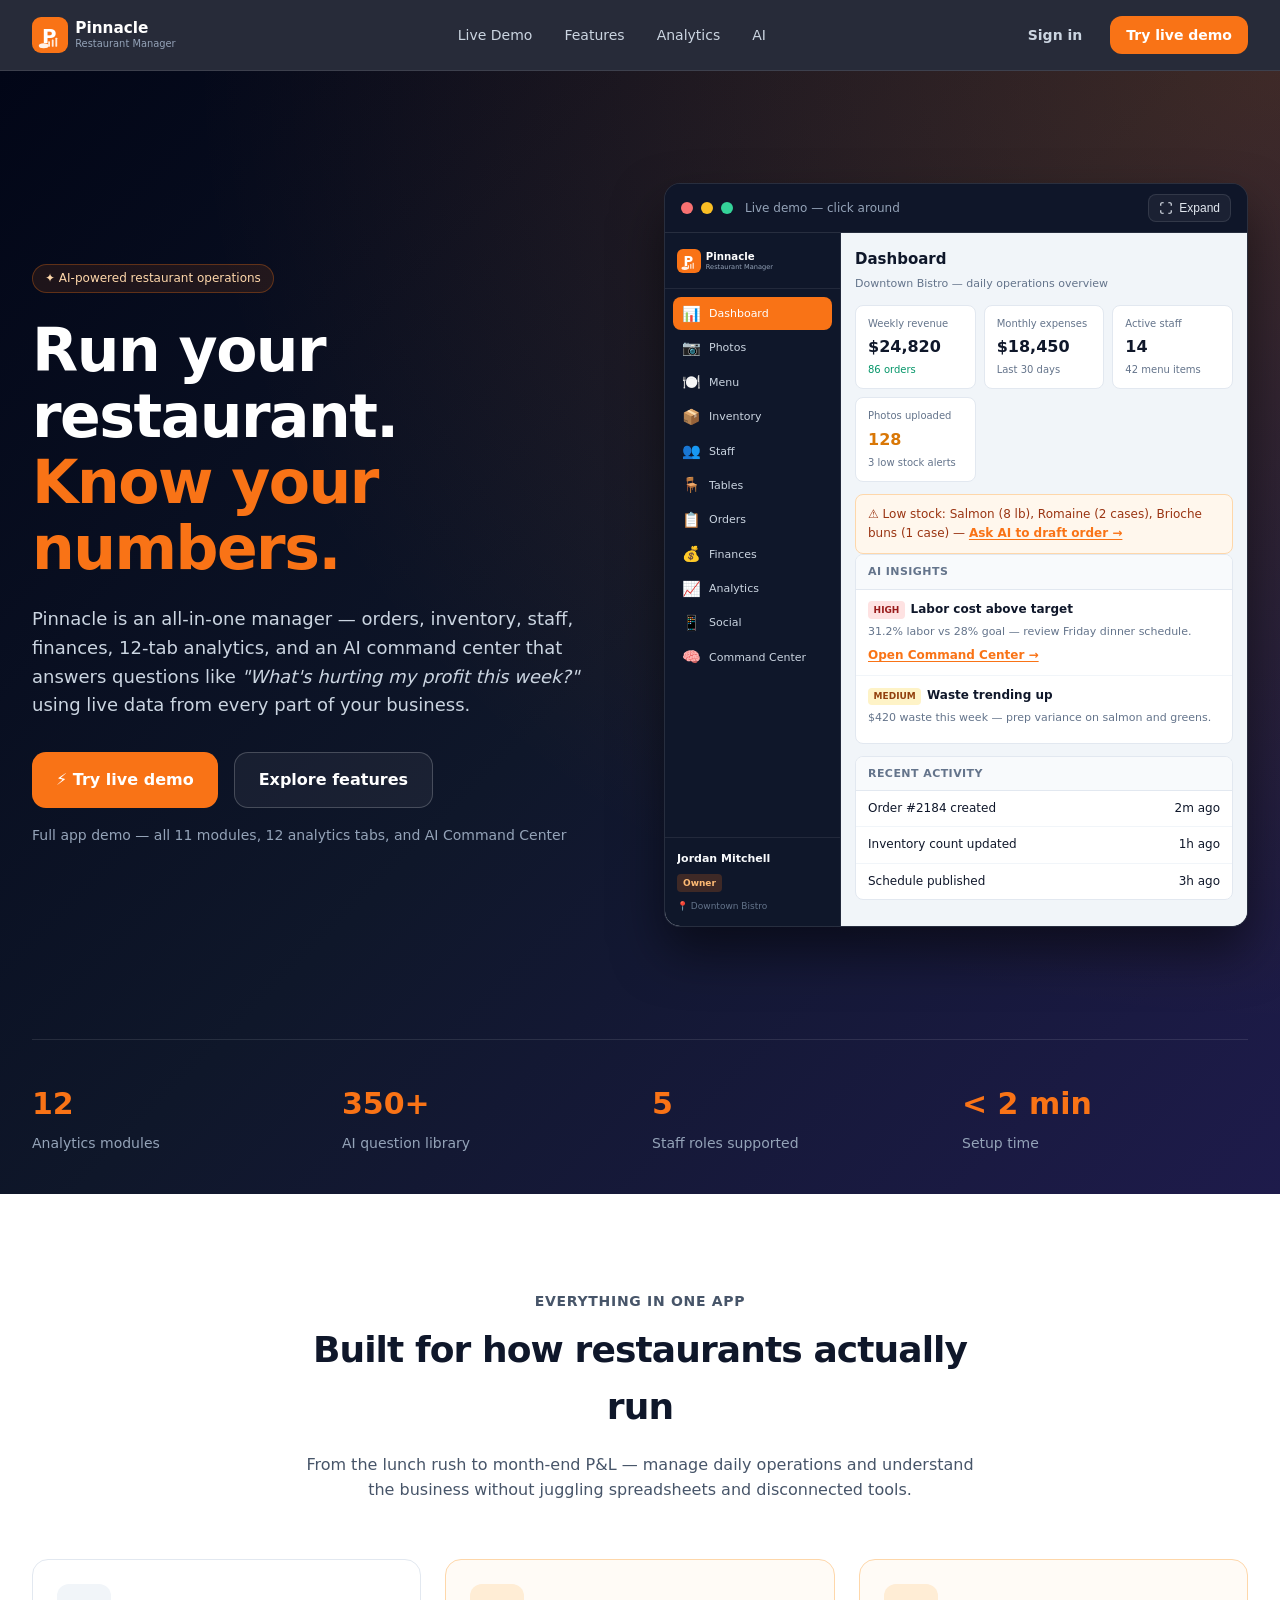
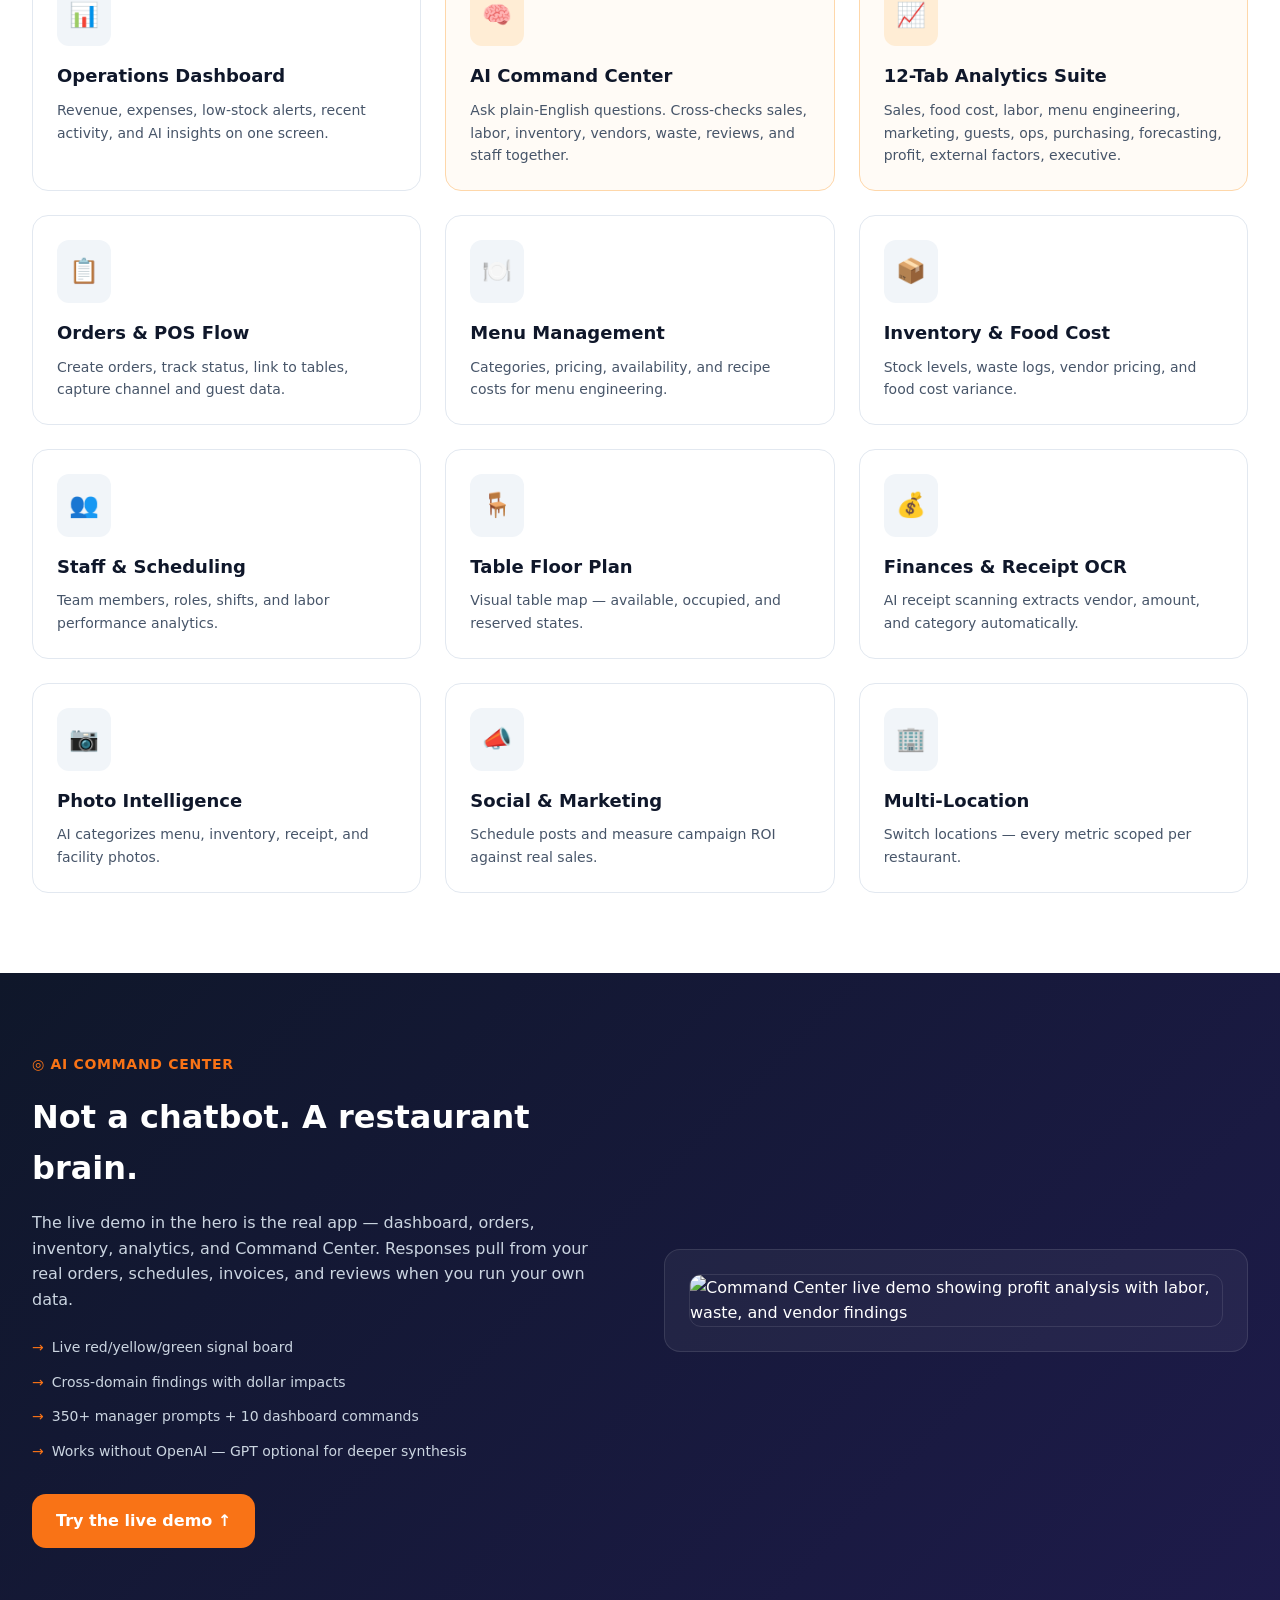
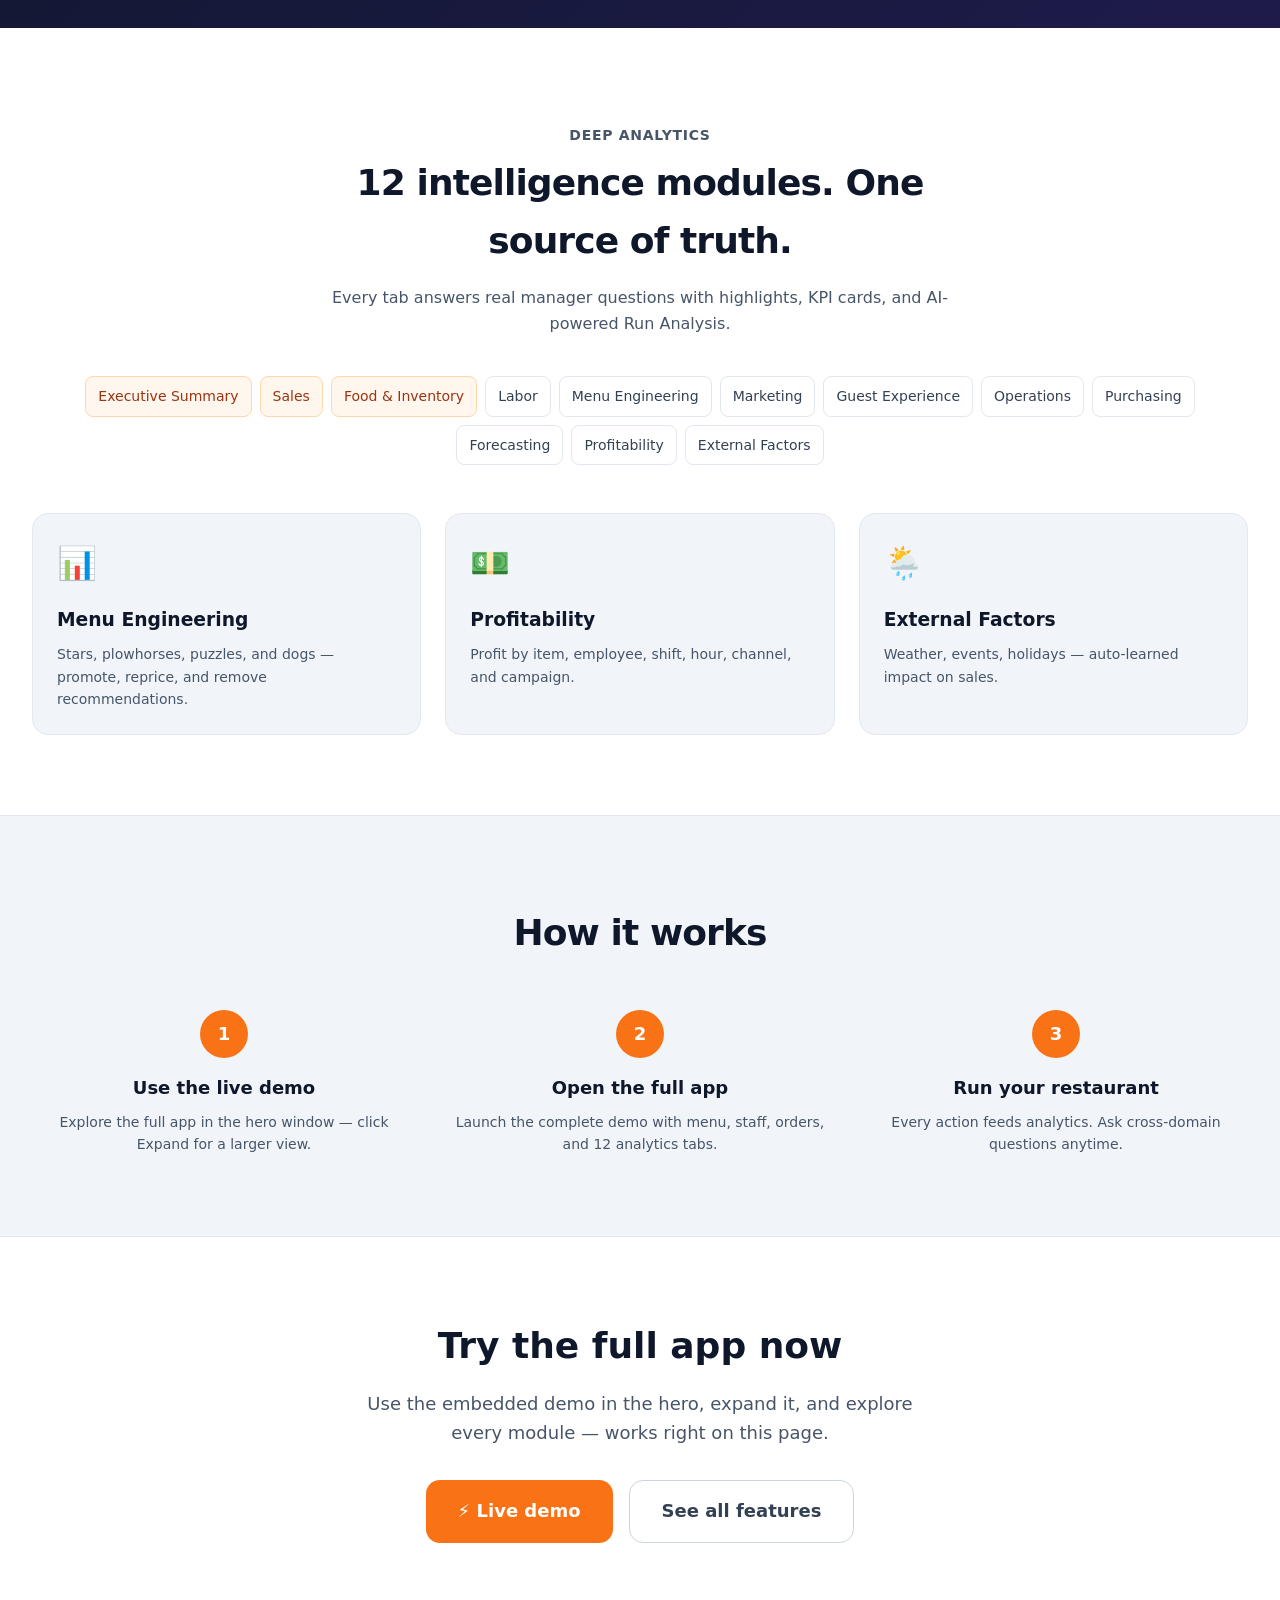
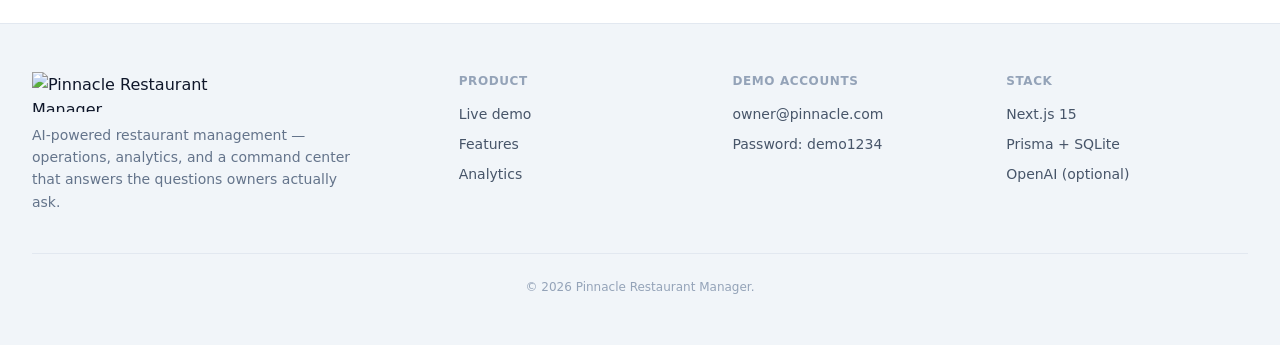
==== commit 25584650: "Update demo content and enhance dashboard functionality: revised demo description in index.html, exp" ====
--- a/docs/index.html
+++ b/docs/index.html
@@ -59,7 +59,7 @@
               <a href="#top" class="btn btn-primary btn-lg">⚡ Try live demo</a>
               <a href="#features" class="btn btn-outline-light btn-lg">Explore features</a>
             </div>
-            <p class="hero-note">Interactive demo — try Command Center, Dashboard, Analytics &amp; more in the window →</p>
+            <p class="hero-note">Full app demo — all 11 modules, 12 analytics tabs, and AI Command Center</p>
           </div>
 
           <div class="hero-app-embed" id="hero-app-embed-wrap">
--- a/docs/styles.css
+++ b/docs/styles.css
@@ -347,42 +347,126 @@
 .demo-sidebar {
   display: flex;
   flex-direction: column;
-  gap: 0.25rem;
-  width: 3.25rem;
+  width: 3.5rem;
   flex-shrink: 0;
   background: #0f172a;
+  border-right: 1px solid rgba(255,255,255,0.08);
+  min-height: 0;
+}
+
+@media (min-width: 520px) {
+  .demo-sidebar { width: 11rem; }
+}
+
+.app-embed-modal-body .demo-sidebar {
+  width: 11rem;
+}
+
+.demo-sidebar-brand {
+  flex-shrink: 0;
+  display: flex;
+  align-items: center;
+  height: 3rem;
+  padding: 0 0.5rem;
+  border-bottom: 1px solid rgba(255,255,255,0.08);
+}
+
+@media (min-width: 520px) {
+  .demo-sidebar-brand { padding: 0 0.75rem; height: 3.5rem; }
+}
+
+.demo-sidebar-logo {
+  height: 1.5rem;
+  width: auto;
+  max-width: 100%;
+  object-fit: contain;
+  object-position: left center;
+}
+
+.demo-sidebar-nav {
+  display: flex;
+  flex-direction: column;
+  gap: 0.125rem;
+  flex: 1;
+  min-height: 0;
+  overflow-y: auto;
   padding: 0.5rem 0.35rem;
-  border-right: 1px solid rgba(255,255,255,0.08);
-}
-
-@media (min-width: 480px) {
-  .demo-sidebar { width: 8.5rem; padding: 0.75rem 0.5rem; }
+}
+
+@media (min-width: 520px) {
+  .demo-sidebar-nav { padding: 0.5rem; }
+}
+
+.demo-sidebar-footer {
+  flex-shrink: 0;
+  border-top: 1px solid rgba(255,255,255,0.08);
+  padding: 0.625rem 0.5rem;
+  display: none;
+}
+
+@media (min-width: 520px) {
+  .demo-sidebar-footer { display: block; padding: 0.75rem; }
+}
+
+.app-embed-modal-body .demo-sidebar-footer {
+  display: block;
+}
+
+.demo-user-name {
+  font-size: 0.6875rem;
+  font-weight: 600;
+  color: #f8fafc;
+  white-space: nowrap;
+  overflow: hidden;
+  text-overflow: ellipsis;
+}
+
+.demo-user-badge {
+  display: inline-block;
+  margin-top: 0.25rem;
+  font-size: 0.5625rem;
+  font-weight: 600;
+  padding: 0.125rem 0.375rem;
+  border-radius: 0.25rem;
+  background: rgba(249,115,22,0.2);
+  color: #fdba74;
+}
+
+.demo-location {
+  margin-top: 0.375rem;
+  font-size: 0.5625rem;
+  color: #64748b;
+  white-space: nowrap;
+  overflow: hidden;
+  text-overflow: ellipsis;
 }
 
 .demo-nav-item {
   display: flex;
   align-items: center;
   gap: 0.5rem;
+  width: 100%;
   border: none;
   border-radius: 0.5rem;
   background: transparent;
-  padding: 0.5rem;
+  padding: 0.45rem 0.5rem;
   cursor: pointer;
-  color: #94a3b8;
+  color: #cbd5e1;
   font-family: inherit;
   font-size: 0.6875rem;
+  font-weight: 500;
   text-align: left;
   transition: background 0.15s, color 0.15s;
 }
 
-.demo-nav-item:hover { background: rgba(255,255,255,0.06); color: #e2e8f0; }
+.demo-nav-item:hover { background: #1e293b; color: #fff; }
 
 .demo-nav-item.active {
-  background: rgba(249,115,22,0.15);
-  color: #fdba74;
-}
-
-.demo-nav-icon { font-size: 1rem; flex-shrink: 0; }
+  background: #f97316;
+  color: #fff;
+}
+
+.demo-nav-icon { font-size: 0.9375rem; flex-shrink: 0; width: 1.25rem; text-align: center; }
 
 .demo-nav-label {
   display: none;
@@ -391,8 +475,12 @@
   text-overflow: ellipsis;
 }
 
-@media (min-width: 480px) {
+@media (min-width: 520px) {
   .demo-nav-label { display: inline; }
+}
+
+.app-embed-modal-body .demo-nav-label {
+  display: inline;
 }
 
 .demo-main {
@@ -404,12 +492,330 @@
 
 .demo-screen[hidden] { display: none !important; }
 
+.demo-page-header { margin-bottom: 0.75rem; }
+
 .demo-screen-title {
   font-size: 0.9375rem;
   font-weight: 700;
   color: #0f172a;
+  margin: 0;
+}
+
+.demo-screen-desc {
+  margin: 0.25rem 0 0;
+  font-size: 0.6875rem;
+  color: #64748b;
+}
+
+.demo-toolbar {
+  display: flex;
+  flex-wrap: wrap;
+  align-items: center;
+  gap: 0.375rem;
   margin-bottom: 0.75rem;
 }
+
+.demo-toolbar-pill {
+  font-size: 0.625rem;
+  font-weight: 600;
+  padding: 0.3rem 0.55rem;
+  border-radius: 0.375rem;
+  border: 1px solid #e2e8f0;
+  background: #fff;
+  color: #475569;
+  cursor: pointer;
+  font-family: inherit;
+}
+
+.demo-toolbar-pill.active {
+  border-color: #fed7aa;
+  background: #fff7ed;
+  color: #9a3412;
+}
+
+.demo-insight-item {
+  padding: 0.625rem 0.75rem;
+  border-bottom: 1px solid #f1f5f9;
+  font-size: 0.75rem;
+}
+
+.demo-insight-item:last-child { border-bottom: none; }
+
+.demo-insight-item p { margin: 0.25rem 0 0.35rem; color: #64748b; font-size: 0.6875rem; }
+
+.demo-insight-sev {
+  display: inline-block;
+  font-size: 0.5625rem;
+  font-weight: 700;
+  text-transform: uppercase;
+  padding: 0.1rem 0.35rem;
+  border-radius: 0.25rem;
+  margin-right: 0.35rem;
+}
+
+.demo-insight-sev.high { background: #fee2e2; color: #991b1b; }
+.demo-insight-sev.medium { background: #fef3c7; color: #92400e; }
+
+.demo-upload-zone {
+  border: 2px dashed #cbd5e1;
+  border-radius: 0.5rem;
+  background: #fff;
+  padding: 1rem 0.75rem;
+  text-align: center;
+  font-size: 0.75rem;
+  color: #64748b;
+  margin-bottom: 0.75rem;
+}
+
+.demo-upload-sm { padding: 0.625rem 0.75rem; font-size: 0.6875rem; }
+
+.demo-photo-grid {
+  display: grid;
+  grid-template-columns: repeat(2, 1fr);
+  gap: 0.5rem;
+  margin-bottom: 0.75rem;
+}
+
+@media (min-width: 520px) {
+  .demo-photo-grid { grid-template-columns: repeat(4, 1fr); }
+}
+
+.demo-photo-cat {
+  border-radius: 0.5rem;
+  padding: 0.625rem 0.75rem;
+  font-size: 0.6875rem;
+  border: 1px solid #e2e8f0;
+  background: #fff;
+}
+
+.demo-photo-cat strong { display: block; color: #0f172a; font-size: 0.75rem; }
+.demo-photo-cat span { color: #64748b; font-size: 0.625rem; }
+
+.demo-photo-cat-orange { border-color: #fed7aa; background: #fff7ed; }
+.demo-photo-cat-blue { border-color: #bfdbfe; background: #eff6ff; }
+.demo-photo-cat-green { border-color: #bbf7d0; background: #f0fdf4; }
+.demo-photo-cat-purple { border-color: #e9d5ff; background: #faf5ff; }
+.demo-photo-cat-red { border-color: #fecaca; background: #fef2f2; }
+.demo-photo-cat-pink { border-color: #fbcfe8; background: #fdf2f8; }
+.demo-photo-cat-slate { border-color: #e2e8f0; background: #f8fafc; }
+.demo-photo-cat-amber { border-color: #fde68a; background: #fffbeb; }
+
+.demo-photo-row {
+  display: flex;
+  gap: 0.625rem;
+  align-items: center;
+  padding: 0.5rem 0.75rem;
+  font-size: 0.75rem;
+  border-bottom: 1px solid #f1f5f9;
+}
+
+.demo-photo-row:last-child { border-bottom: none; }
+.demo-photo-thumb { font-size: 1.25rem; }
+.demo-photo-row span { color: #64748b; font-size: 0.625rem; }
+
+.demo-menu-list { display: flex; flex-direction: column; gap: 0.5rem; }
+
+.demo-menu-row {
+  display: flex;
+  justify-content: space-between;
+  align-items: center;
+  gap: 0.5rem;
+  background: #fff;
+  border: 1px solid #e2e8f0;
+  border-radius: 0.5rem;
+  padding: 0.625rem 0.75rem;
+  font-size: 0.75rem;
+}
+
+.demo-menu-cat {
+  display: block;
+  font-size: 0.5625rem;
+  font-weight: 600;
+  text-transform: uppercase;
+  color: #94a3b8;
+  letter-spacing: 0.03em;
+}
+
+.demo-menu-meta {
+  display: flex;
+  align-items: center;
+  gap: 0.5rem;
+  flex-shrink: 0;
+  font-size: 0.6875rem;
+  color: #64748b;
+}
+
+.demo-staff-list { display: flex; flex-direction: column; gap: 0.5rem; margin-bottom: 0.75rem; }
+
+.demo-staff-row {
+  display: flex;
+  align-items: center;
+  gap: 0.625rem;
+  background: #fff;
+  border: 1px solid #e2e8f0;
+  border-radius: 0.5rem;
+  padding: 0.625rem 0.75rem;
+  font-size: 0.75rem;
+}
+
+.demo-staff-avatar {
+  width: 2rem;
+  height: 2rem;
+  border-radius: 50%;
+  background: #f97316;
+  color: #fff;
+  font-weight: 700;
+  font-size: 0.75rem;
+  display: flex;
+  align-items: center;
+  justify-content: center;
+  flex-shrink: 0;
+}
+
+.demo-staff-row span { color: #64748b; font-size: 0.6875rem; }
+.demo-staff-perf { margin-left: auto; font-size: 0.625rem; font-weight: 600; color: #059669; white-space: nowrap; }
+
+.demo-table-legend {
+  display: flex;
+  flex-wrap: wrap;
+  gap: 0.75rem;
+  font-size: 0.625rem;
+  color: #64748b;
+  margin-bottom: 0.75rem;
+}
+
+.demo-table-legend span { display: inline-flex; align-items: center; gap: 0.35rem; }
+
+.demo-table-dot {
+  display: inline-block;
+  width: 0.5rem;
+  height: 0.5rem;
+  border-radius: 50%;
+}
+
+.demo-table-dot.available { background: #34d399; }
+.demo-table-dot.occupied { background: #f87171; }
+.demo-table-dot.reserved { background: #fbbf24; }
+
+.demo-table-grid {
+  display: grid;
+  grid-template-columns: repeat(3, 1fr);
+  gap: 0.5rem;
+}
+
+@media (min-width: 520px) {
+  .demo-table-grid { grid-template-columns: repeat(4, 1fr); }
+}
+
+.demo-table {
+  border-radius: 0.5rem;
+  padding: 0.75rem 0.5rem;
+  text-align: center;
+  font-size: 0.75rem;
+  cursor: pointer;
+  border: 2px solid transparent;
+  transition: transform 0.1s;
+}
+
+.demo-table:active { transform: scale(0.97); }
+.demo-table strong { display: block; font-size: 0.875rem; }
+.demo-table span { font-size: 0.625rem; opacity: 0.85; }
+
+.demo-table-available { background: #d1fae5; color: #065f46; border-color: #6ee7b7; }
+.demo-table-occupied { background: #fee2e2; color: #991b1b; border-color: #fca5a5; }
+.demo-table-reserved { background: #fef3c7; color: #92400e; border-color: #fcd34d; }
+
+.demo-social-accounts {
+  display: flex;
+  flex-direction: column;
+  gap: 0.5rem;
+  margin-bottom: 0.75rem;
+}
+
+.demo-social-acct {
+  background: #fff;
+  border: 1px solid #e2e8f0;
+  border-radius: 0.5rem;
+  padding: 0.625rem 0.75rem;
+  font-size: 0.75rem;
+}
+
+.demo-social-acct.connected { border-color: #bbf7d0; background: #f0fdf4; }
+.demo-social-acct strong { display: block; color: #0f172a; }
+.demo-social-acct span { font-size: 0.625rem; color: #64748b; }
+
+.demo-compose label {
+  display: block;
+  font-size: 0.6875rem;
+  font-weight: 600;
+  color: #475569;
+  margin-bottom: 0.35rem;
+}
+
+.demo-compose-box {
+  background: #fff;
+  border: 1px solid #e2e8f0;
+  border-radius: 0.5rem;
+  padding: 0.75rem;
+  font-size: 0.75rem;
+  color: #334155;
+  min-height: 3.5rem;
+}
+
+.demo-compose-actions {
+  display: flex;
+  gap: 0.5rem;
+  margin-top: 0.5rem;
+  align-items: center;
+}
+
+.demo-analytics-tabs {
+  display: flex;
+  gap: 0.25rem;
+  overflow-x: auto;
+  padding-bottom: 0.35rem;
+  margin-bottom: 0.75rem;
+  -webkit-overflow-scrolling: touch;
+  scrollbar-width: thin;
+}
+
+.demo-analytics-tab {
+  flex-shrink: 0;
+  border: 1px solid #e2e8f0;
+  border-radius: 0.375rem;
+  background: #fff;
+  padding: 0.35rem 0.55rem;
+  font-size: 0.625rem;
+  font-weight: 600;
+  color: #475569;
+  cursor: pointer;
+  font-family: inherit;
+  white-space: nowrap;
+}
+
+.demo-analytics-tab.active {
+  background: #f97316;
+  border-color: #f97316;
+  color: #fff;
+}
+
+.demo-analytics-tab-title {
+  font-size: 0.8125rem;
+  font-weight: 700;
+  color: #0f172a;
+  margin: 0 0 0.5rem;
+}
+
+.demo-intel-card {
+  background: #eff6ff;
+  border: 1px solid #bfdbfe;
+  border-radius: 0.5rem;
+  padding: 0.75rem;
+  font-size: 0.75rem;
+}
+
+.demo-intel-card strong { display: block; color: #1e40af; margin-bottom: 0.25rem; }
+.demo-intel-card p { margin: 0 0 0.5rem; color: #334155; font-size: 0.6875rem; }
 
 .demo-kpi-row {
   display: grid;
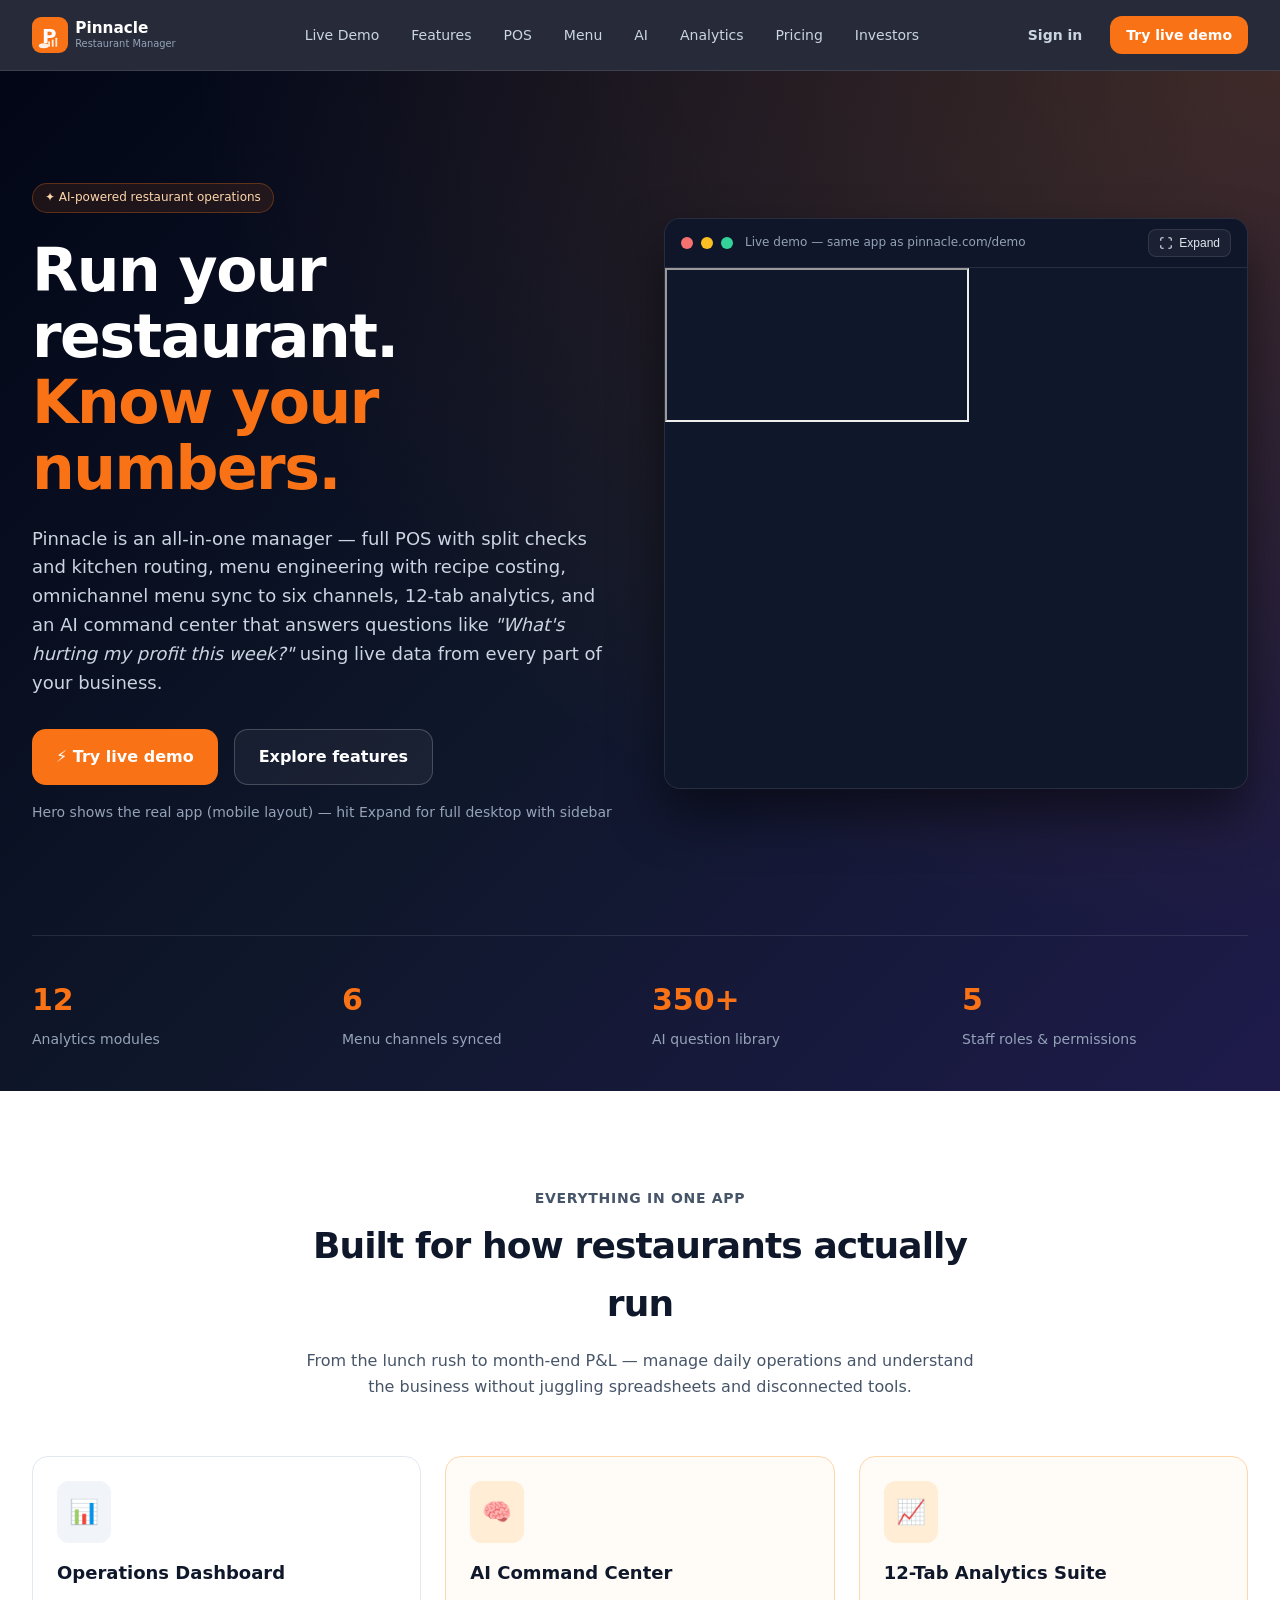
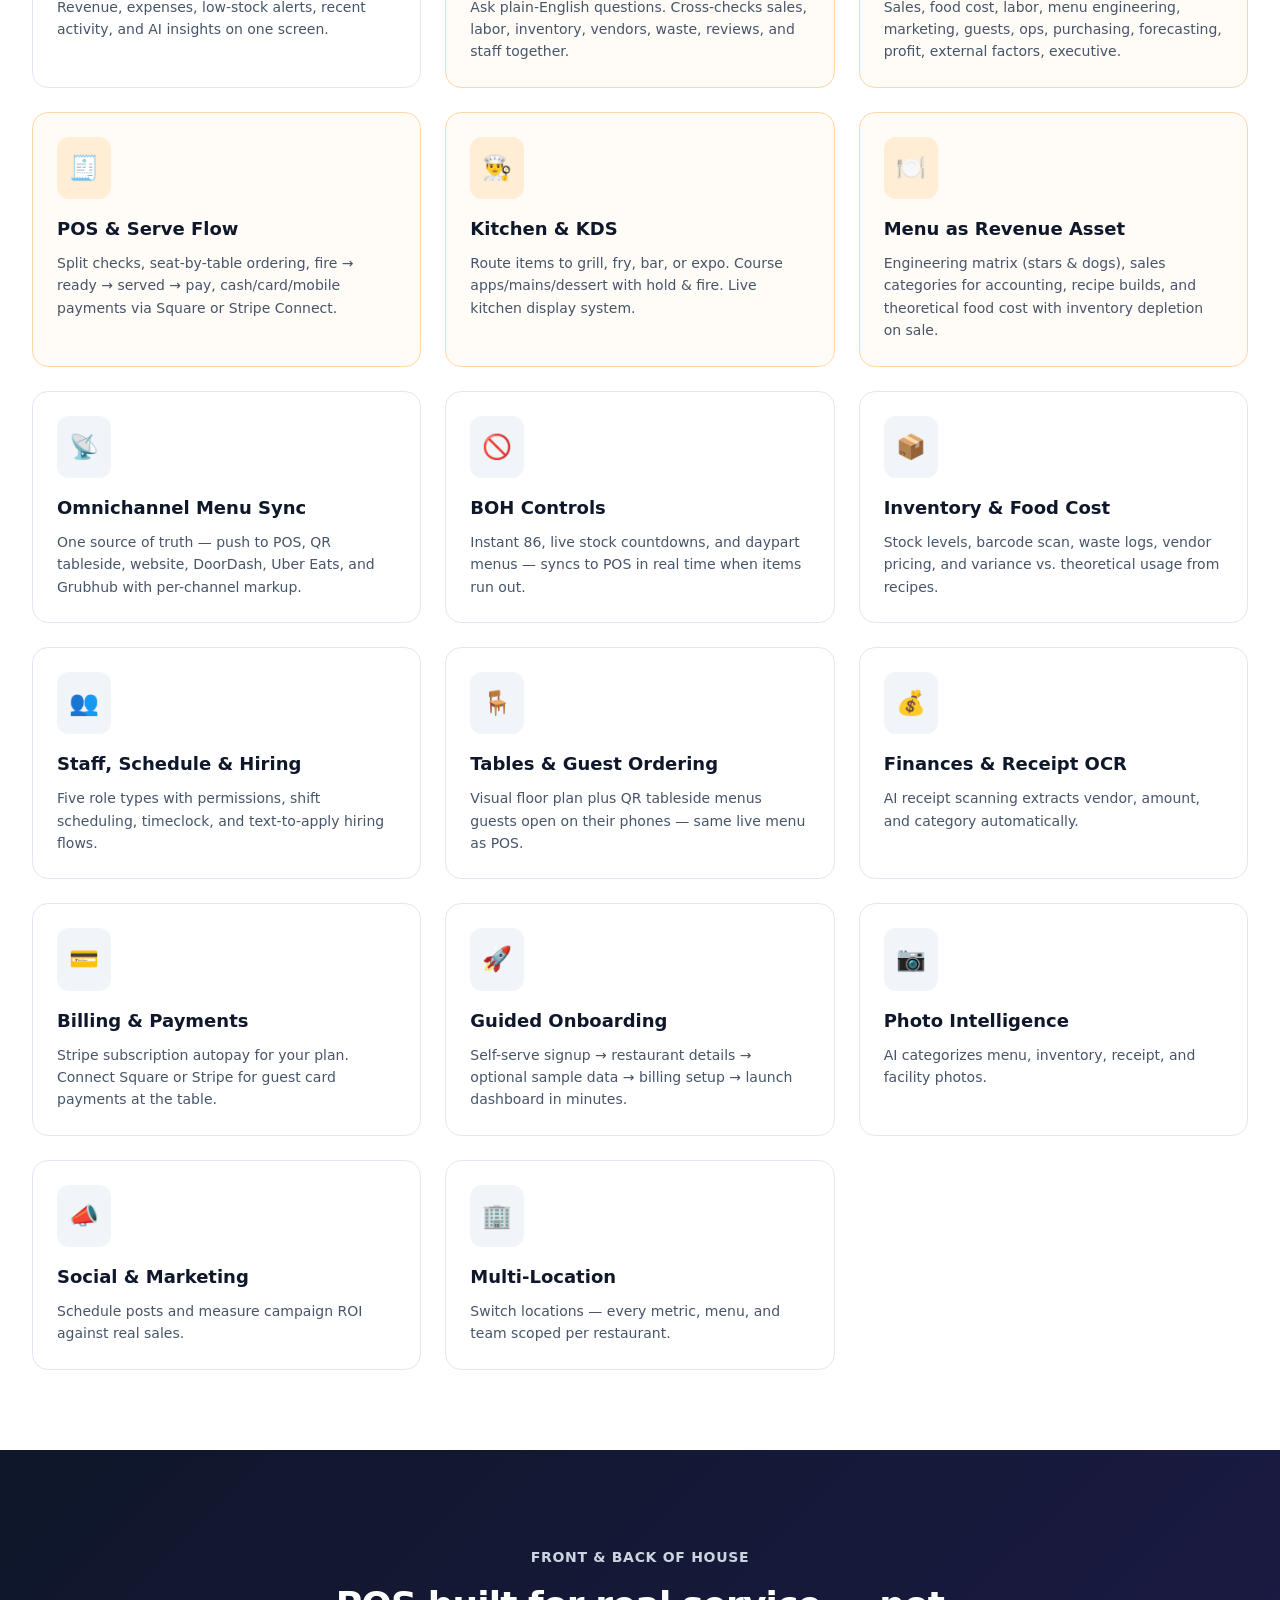
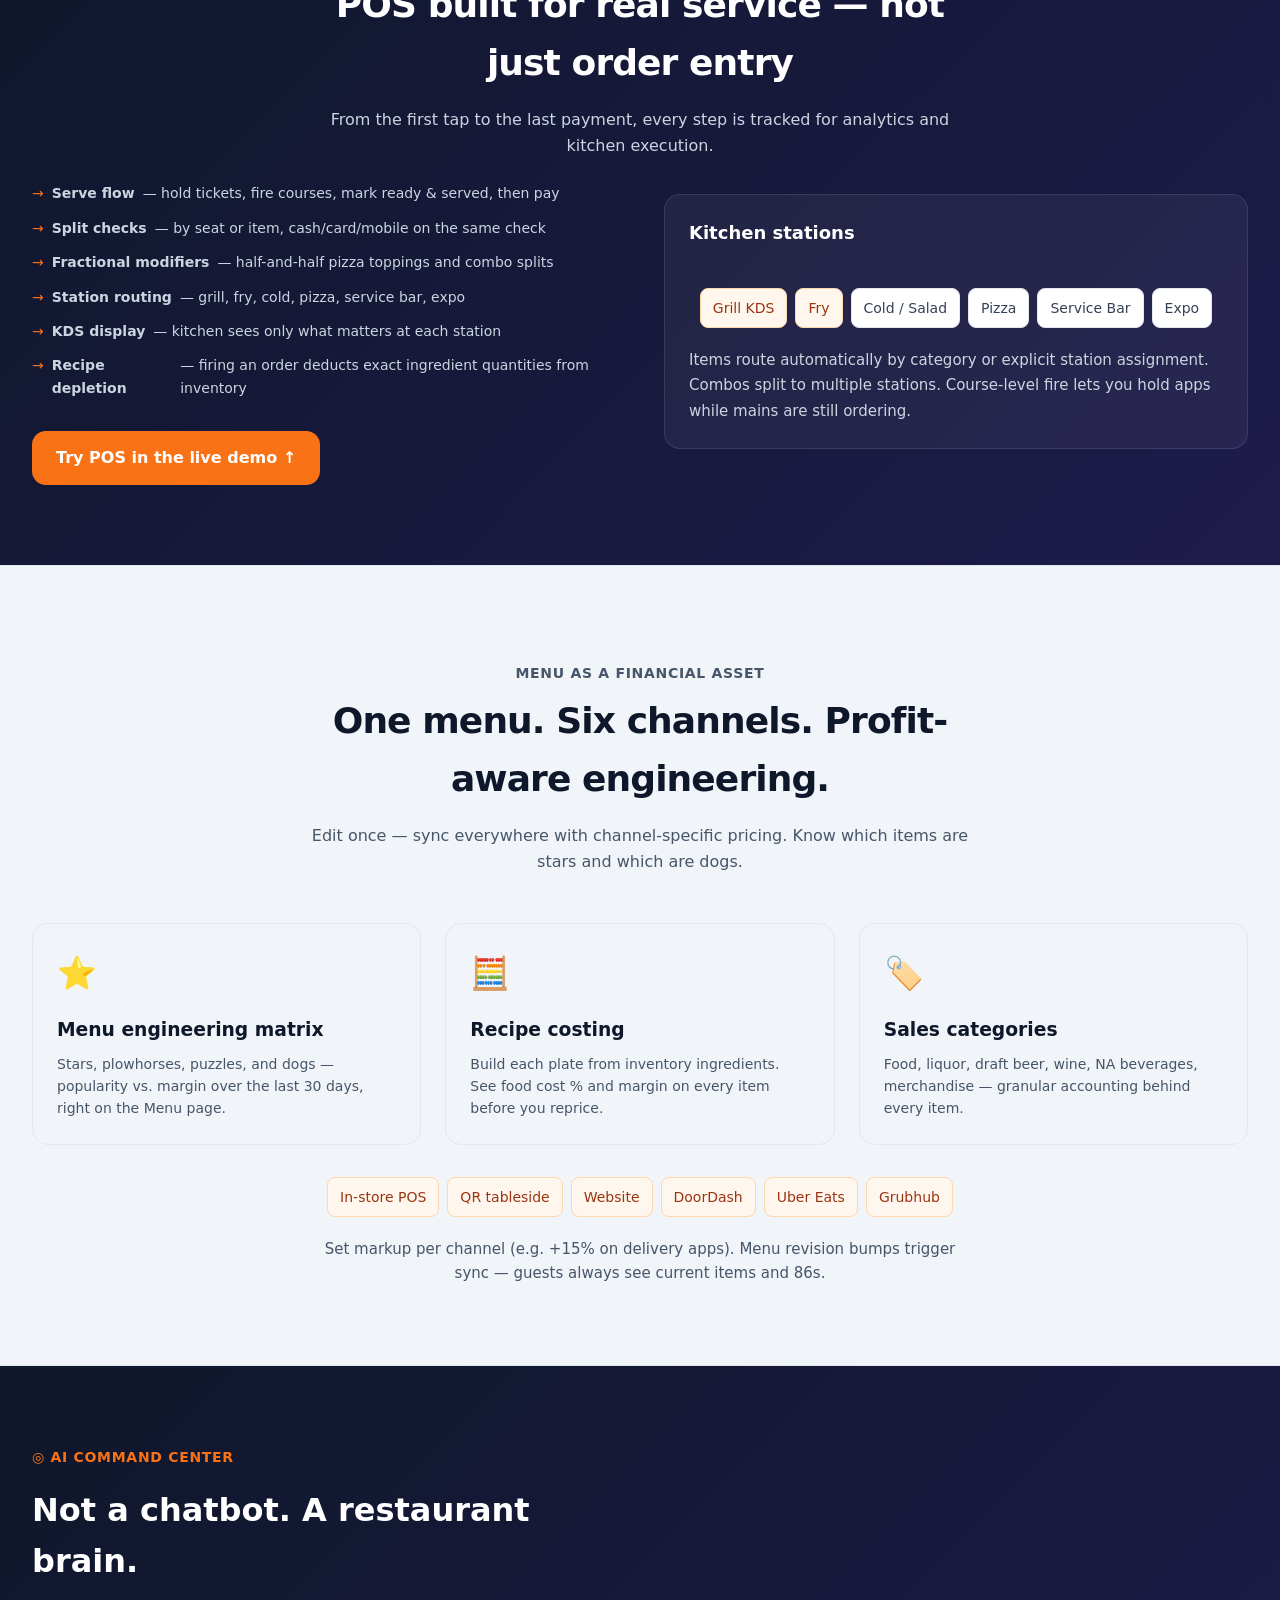
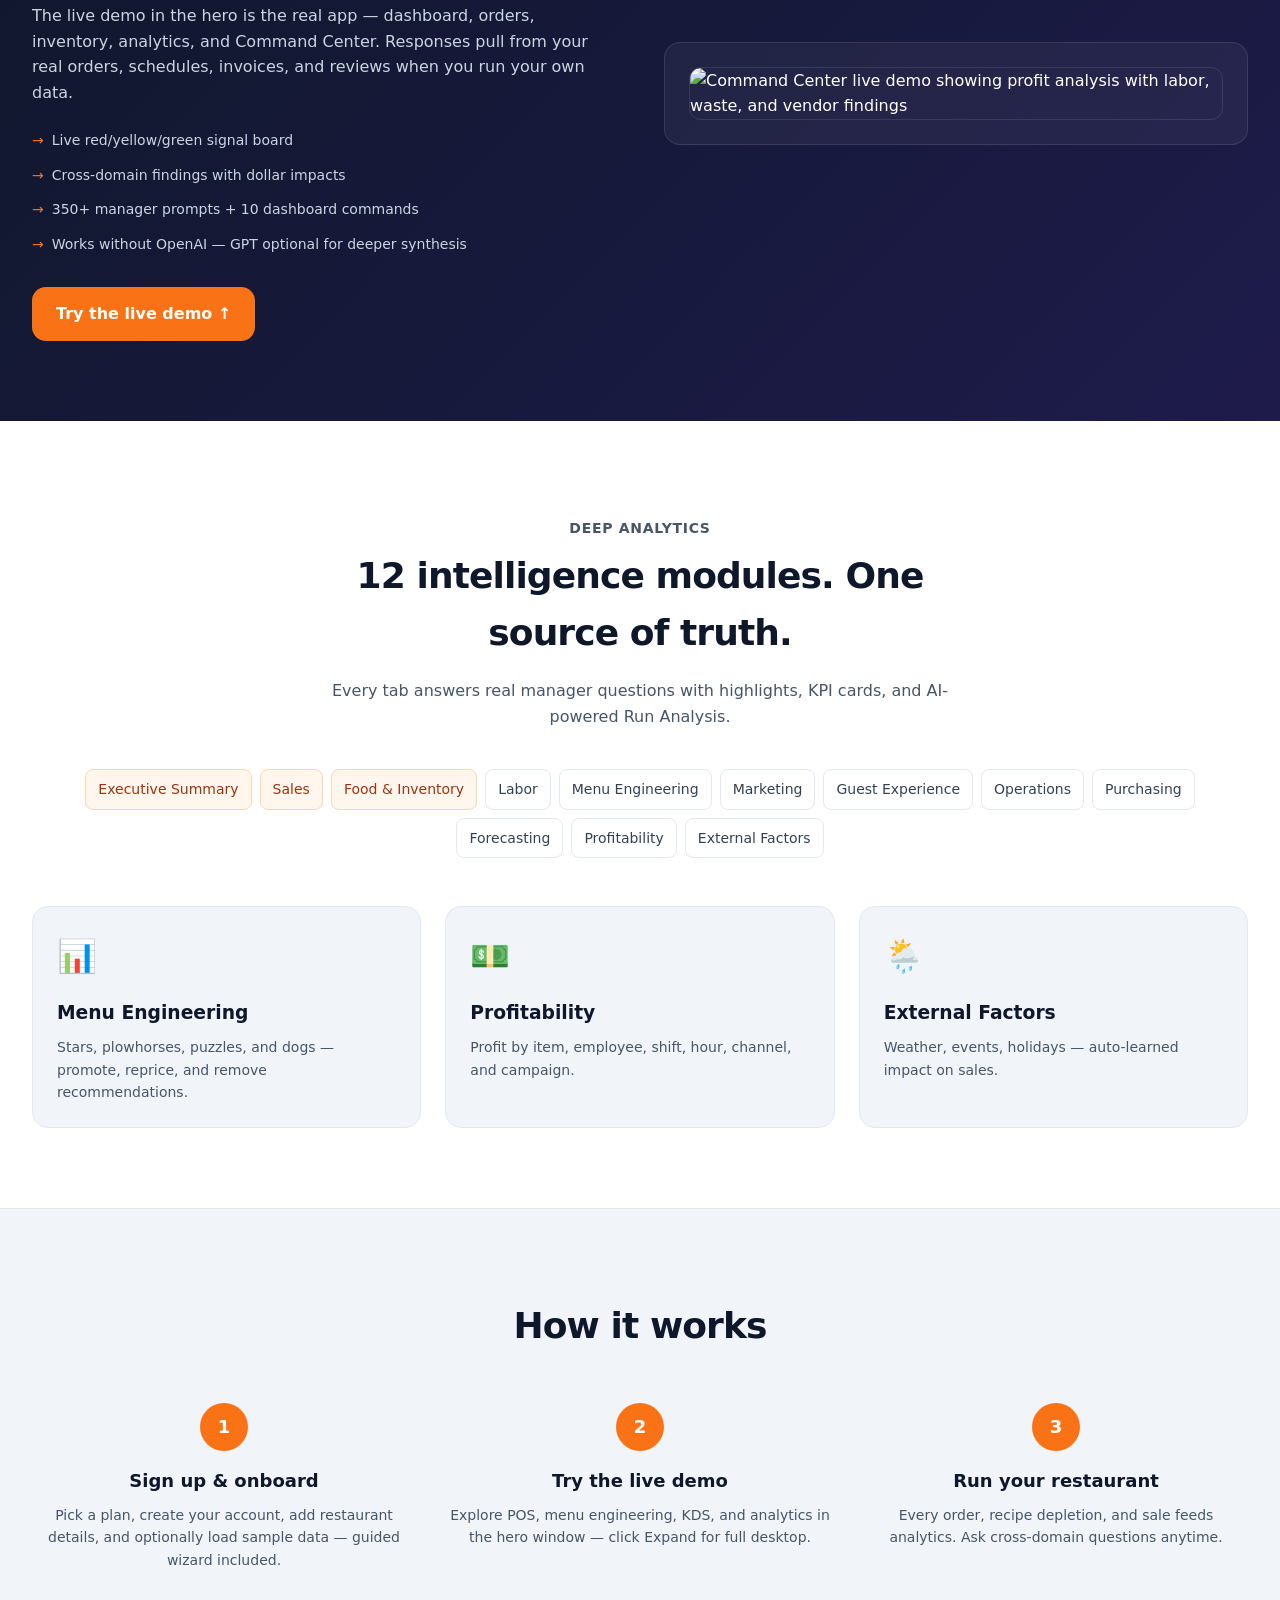
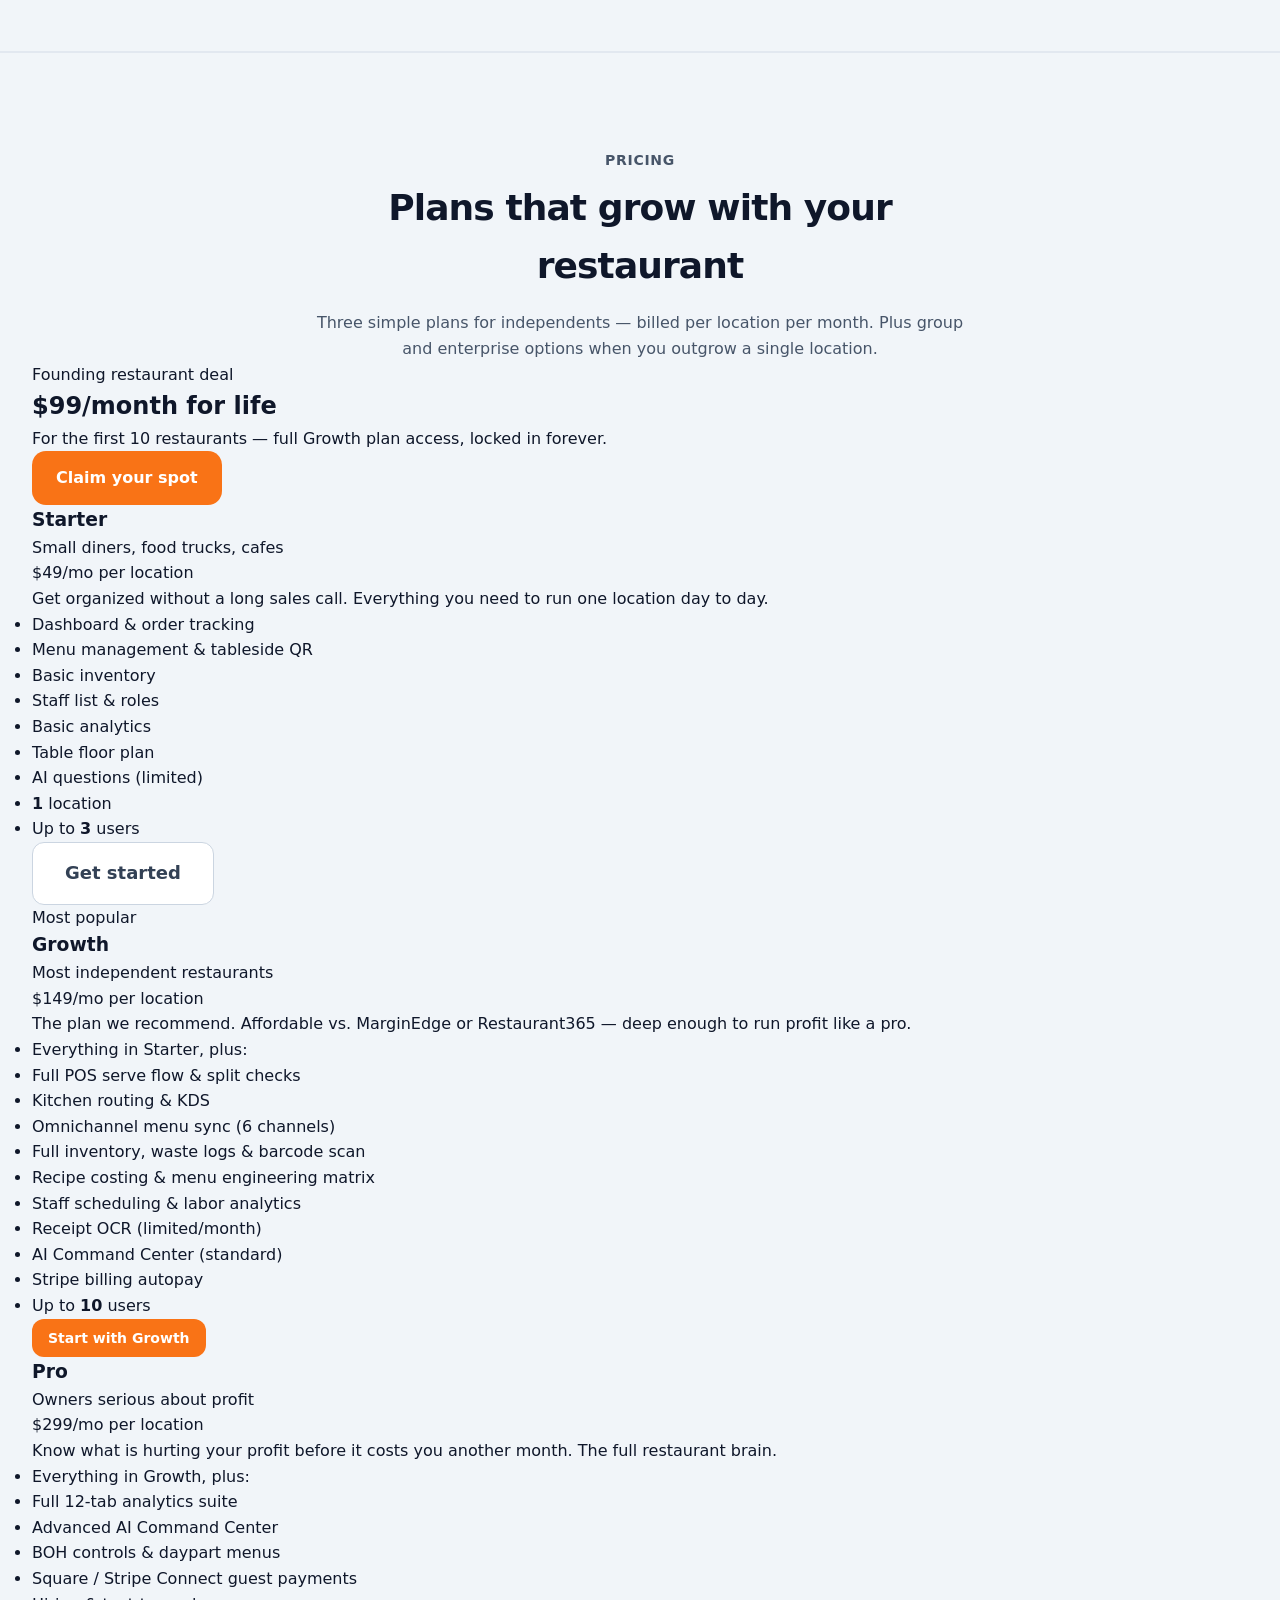
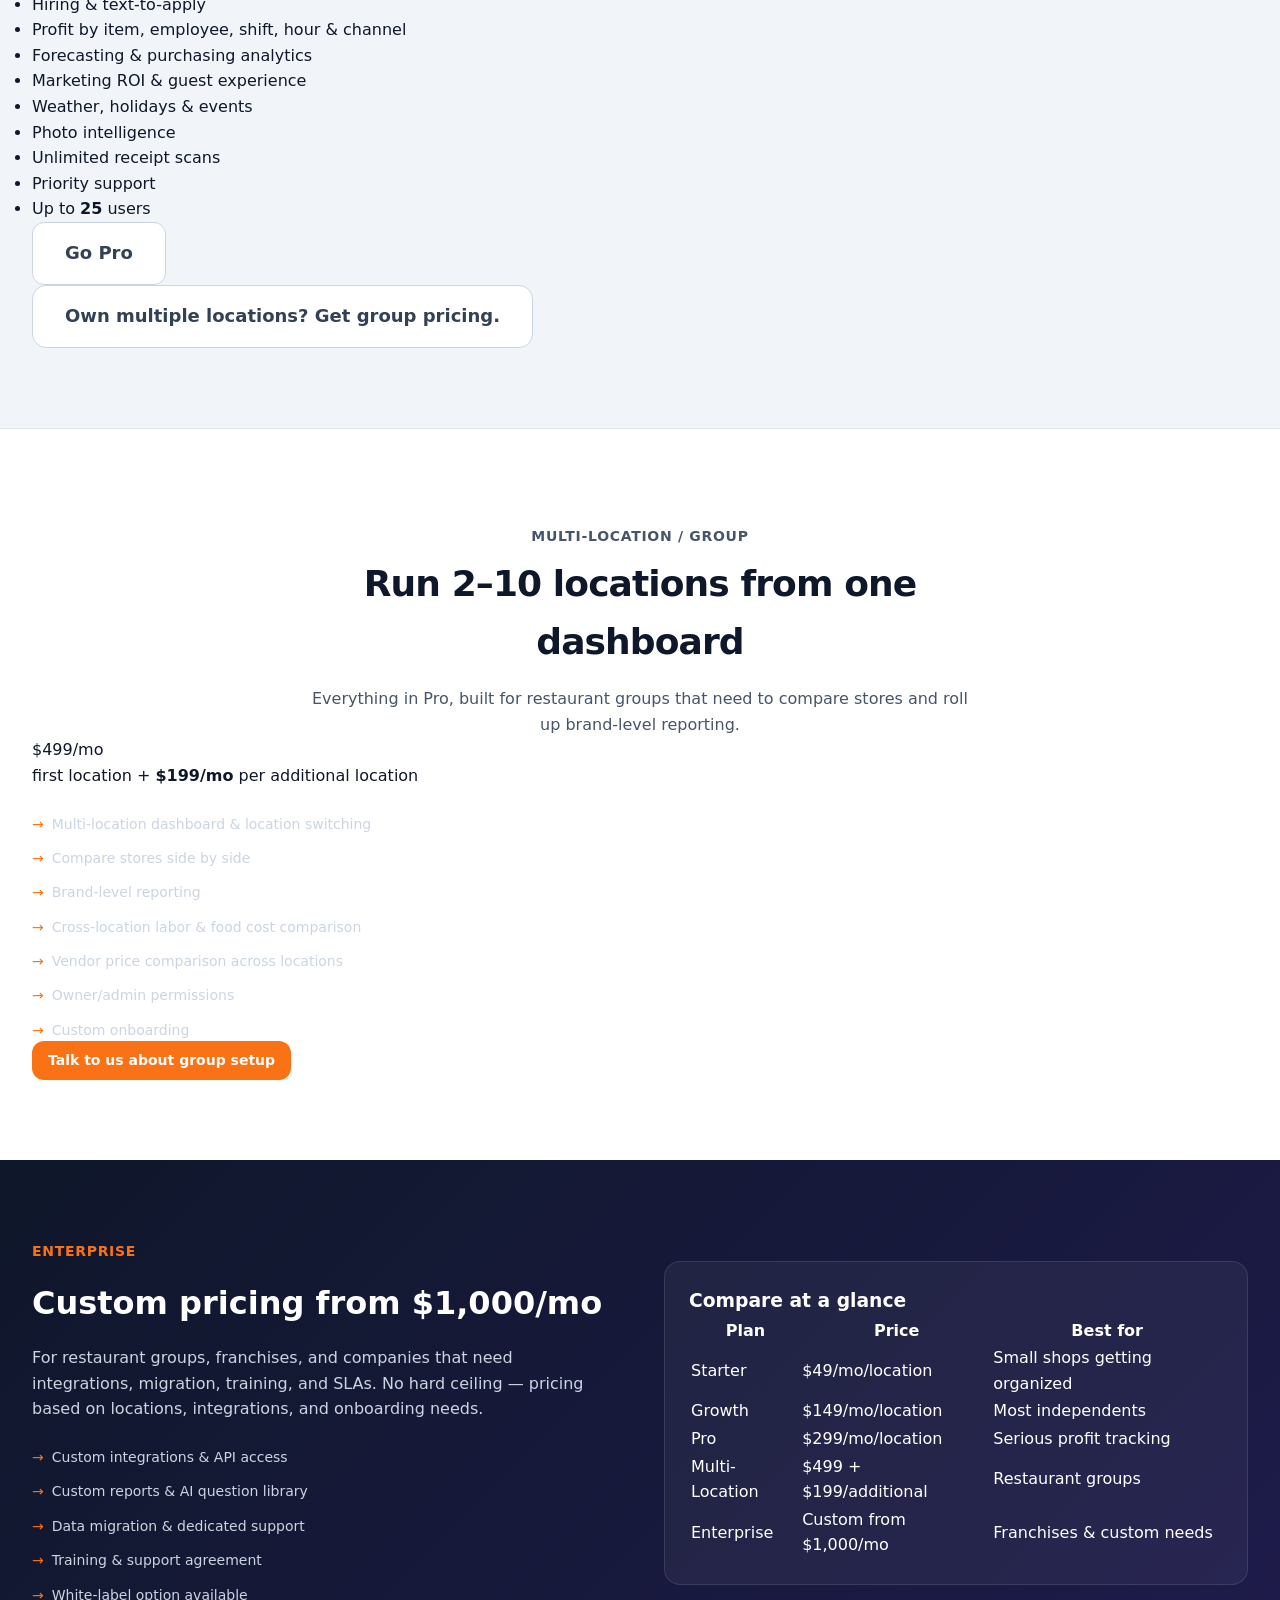
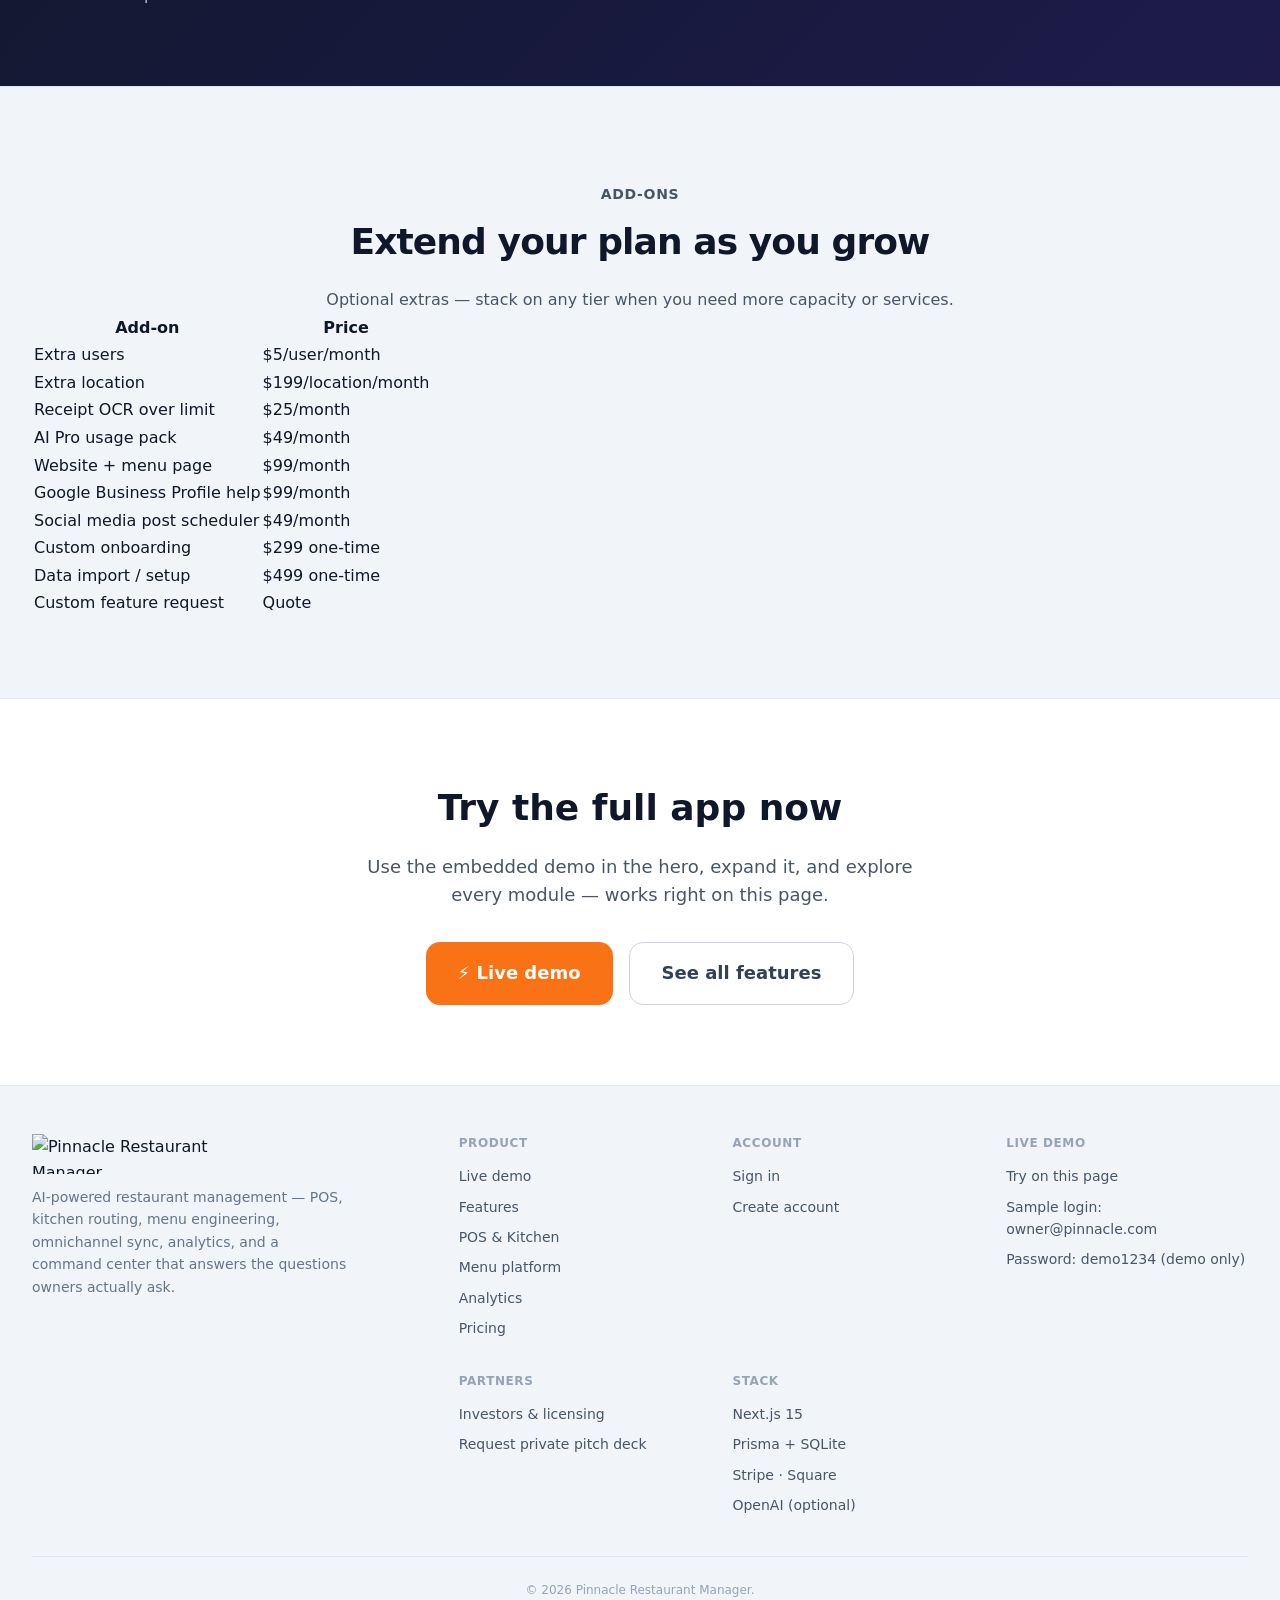
==== commit 8ae539d4: "Update documentation and navigation: revised app URL instructions in config.js for clarity, enhanced" ====
--- a/docs/index.html
+++ b/docs/index.html
@@ -3,41 +3,33 @@
 <head>
   <meta charset="UTF-8" />
   <meta name="viewport" content="width=device-width, initial-scale=1.0" />
-  <meta name="description" content="Pinnacle Restaurant Manager — try the full app live in your browser. Expand to explore orders, inventory, analytics, and the AI Command Center." />
+  <meta name="description" content="Pinnacle Restaurant Manager — POS with kitchen routing, menu engineering, omnichannel sync, split checks, Stripe billing, 12-tab analytics, and AI Command Center. Try the live demo." />
   <meta name="theme-color" content="#0f172a" />
   <title>Pinnacle Restaurant Manager — AI-Powered Restaurant Operations</title>
   <link rel="icon" href="./assets/logo.png" type="image/png" />
   <link rel="stylesheet" href="styles.css" />
+  <script>
+    /* Resolve asset/script base for Vercel (/docs) and GitHub Pages (/RepoName/) */
+    (function () {
+      var path = location.pathname;
+      if (path.indexOf("/docs") === 0) {
+        window.PINNACLE_DOCS_BASE = "/docs/";
+        return;
+      }
+      if (location.hostname.endsWith(".github.io")) {
+        var segs = path.split("/").filter(Boolean);
+        if (segs.length && /\.[a-z0-9]+$/i.test(segs[segs.length - 1])) segs.pop();
+        window.PINNACLE_DOCS_BASE = segs.length ? "/" + segs.join("/") + "/" : "/";
+        return;
+      }
+      window.PINNACLE_DOCS_BASE = "./";
+    })();
+  </script>
 </head>
 <body>
 
-  <!-- Navigation -->
-  <header class="nav">
-    <div class="container">
-      <div class="nav-inner">
-        <a href="#top" class="nav-logo-link"><img src="./assets/logo-nav.svg" alt="Pinnacle Restaurant Manager" class="nav-logo" width="200" height="40" /></a>
-        <nav class="nav-links" aria-label="Main">
-          <a href="#top">Live Demo</a>
-          <a href="#features">Features</a>
-          <a href="#analytics">Analytics</a>
-          <a href="#command-center">AI</a>
-        </nav>
-        <div class="nav-actions">
-          <a href="#" class="btn btn-ghost" data-app-link="/login" hidden>Sign in</a>
-          <a href="#top" class="btn btn-primary">Try live demo</a>
-        </div>
-        <button type="button" class="nav-toggle" id="nav-toggle" aria-label="Open menu">☰</button>
-      </div>
-      <nav class="nav-mobile" id="nav-mobile" aria-label="Mobile">
-        <a href="#top">Live Demo</a>
-        <a href="#features">Features</a>
-        <a href="#analytics">Analytics</a>
-        <a href="#command-center">AI</a>
-        <a href="#" data-app-link="/login" hidden>Sign in</a>
-        <a href="#top" class="btn btn-primary" style="text-align:center">Try live demo</a>
-      </nav>
-    </div>
-  </header>
+  <!-- Navigation (rendered by site-nav.js) -->
+  <header class="nav" id="site-nav"></header>
 
   <main id="top">
 
@@ -50,7 +42,8 @@
             <div class="badge">✦ AI-powered restaurant operations</div>
             <h1>Run your restaurant.<span class="accent">Know your numbers.</span></h1>
             <p class="hero-lead">
-              Pinnacle is an all-in-one manager — orders, inventory, staff, finances,
+              Pinnacle is an all-in-one manager — full POS with split checks and kitchen routing,
+              menu engineering with recipe costing, omnichannel menu sync to six channels,
               12-tab analytics, and an AI command center that answers questions like
               <em>"What's hurting my profit this week?"</em> using live data from every
               part of your business.
@@ -59,7 +52,7 @@
               <a href="#top" class="btn btn-primary btn-lg">⚡ Try live demo</a>
               <a href="#features" class="btn btn-outline-light btn-lg">Explore features</a>
             </div>
-            <p class="hero-note">Full app demo — all 11 modules, 12 analytics tabs, and AI Command Center</p>
+            <p class="hero-note">Hero shows the real app (mobile layout) — hit Expand for full desktop with sidebar</p>
           </div>
 
           <div class="hero-app-embed" id="hero-app-embed-wrap">
@@ -68,7 +61,7 @@
                 <span class="mock-dot red"></span>
                 <span class="mock-dot amber"></span>
                 <span class="mock-dot green"></span>
-                <span class="hero-app-chrome-title">Live demo — click around</span>
+                <span class="hero-app-chrome-title">Live demo — same app as pinnacle.com/demo</span>
               </div>
               <button type="button" class="hero-embed-expand-btn" id="hero-embed-expand" aria-label="Expand demo to full window">
                 <svg width="14" height="14" viewBox="0 0 24 24" fill="none" stroke="currentColor" stroke-width="2" aria-hidden="true"><path d="M8 3H5a2 2 0 0 0-2 2v3m18 0V5a2 2 0 0 0-2-2h-3m0 18h3a2 2 0 0 0 2-2v-3M3 16v3a2 2 0 0 0 2 2h3"/></svg>
@@ -83,9 +76,9 @@
 
         <div class="stats-bar">
           <div><div class="stat-value">12</div><div class="stat-label">Analytics modules</div></div>
+          <div><div class="stat-value">6</div><div class="stat-label">Menu channels synced</div></div>
           <div><div class="stat-value">350+</div><div class="stat-label">AI question library</div></div>
-          <div><div class="stat-value">5</div><div class="stat-label">Staff roles supported</div></div>
-          <div><div class="stat-value">&lt; 2 min</div><div class="stat-label">Setup time</div></div>
+          <div><div class="stat-value">5</div><div class="stat-label">Staff roles &amp; permissions</div></div>
         </div>
       </div>
     </section>
@@ -115,30 +108,45 @@
             <h3>12-Tab Analytics Suite</h3>
             <p>Sales, food cost, labor, menu engineering, marketing, guests, ops, purchasing, forecasting, profit, external factors, executive.</p>
           </article>
-          <article class="feature-card">
-            <div class="feature-icon">📋</div>
-            <h3>Orders &amp; POS Flow</h3>
-            <p>Create orders, track status, link to tables, capture channel and guest data.</p>
-          </article>
-          <article class="feature-card">
+          <article class="feature-card highlight">
+            <div class="feature-icon">🧾</div>
+            <h3>POS &amp; Serve Flow</h3>
+            <p>Split checks, seat-by-table ordering, fire → ready → served → pay, cash/card/mobile payments via Square or Stripe Connect.</p>
+          </article>
+          <article class="feature-card highlight">
+            <div class="feature-icon">👨‍🍳</div>
+            <h3>Kitchen &amp; KDS</h3>
+            <p>Route items to grill, fry, bar, or expo. Course apps/mains/dessert with hold &amp; fire. Live kitchen display system.</p>
+          </article>
+          <article class="feature-card highlight">
             <div class="feature-icon">🍽️</div>
-            <h3>Menu Management</h3>
-            <p>Categories, pricing, availability, and recipe costs for menu engineering.</p>
+            <h3>Menu as Revenue Asset</h3>
+            <p>Engineering matrix (stars &amp; dogs), sales categories for accounting, recipe builds, and theoretical food cost with inventory depletion on sale.</p>
+          </article>
+          <article class="feature-card">
+            <div class="feature-icon">📡</div>
+            <h3>Omnichannel Menu Sync</h3>
+            <p>One source of truth — push to POS, QR tableside, website, DoorDash, Uber Eats, and Grubhub with per-channel markup.</p>
+          </article>
+          <article class="feature-card">
+            <div class="feature-icon">🚫</div>
+            <h3>BOH Controls</h3>
+            <p>Instant 86, live stock countdowns, and daypart menus — syncs to POS in real time when items run out.</p>
           </article>
           <article class="feature-card">
             <div class="feature-icon">📦</div>
             <h3>Inventory &amp; Food Cost</h3>
-            <p>Stock levels, waste logs, vendor pricing, and food cost variance.</p>
+            <p>Stock levels, barcode scan, waste logs, vendor pricing, and variance vs. theoretical usage from recipes.</p>
           </article>
           <article class="feature-card">
             <div class="feature-icon">👥</div>
-            <h3>Staff &amp; Scheduling</h3>
-            <p>Team members, roles, shifts, and labor performance analytics.</p>
+            <h3>Staff, Schedule &amp; Hiring</h3>
+            <p>Five role types with permissions, shift scheduling, timeclock, and text-to-apply hiring flows.</p>
           </article>
           <article class="feature-card">
             <div class="feature-icon">🪑</div>
-            <h3>Table Floor Plan</h3>
-            <p>Visual table map — available, occupied, and reserved states.</p>
+            <h3>Tables &amp; Guest Ordering</h3>
+            <p>Visual floor plan plus QR tableside menus guests open on their phones — same live menu as POS.</p>
           </article>
           <article class="feature-card">
             <div class="feature-icon">💰</div>
@@ -146,6 +154,16 @@
             <p>AI receipt scanning extracts vendor, amount, and category automatically.</p>
           </article>
           <article class="feature-card">
+            <div class="feature-icon">💳</div>
+            <h3>Billing &amp; Payments</h3>
+            <p>Stripe subscription autopay for your plan. Connect Square or Stripe for guest card payments at the table.</p>
+          </article>
+          <article class="feature-card">
+            <div class="feature-icon">🚀</div>
+            <h3>Guided Onboarding</h3>
+            <p>Self-serve signup → restaurant details → optional sample data → billing setup → launch dashboard in minutes.</p>
+          </article>
+          <article class="feature-card">
             <div class="feature-icon">📷</div>
             <h3>Photo Intelligence</h3>
             <p>AI categorizes menu, inventory, receipt, and facility photos.</p>
@@ -158,9 +176,87 @@
           <article class="feature-card">
             <div class="feature-icon">🏢</div>
             <h3>Multi-Location</h3>
-            <p>Switch locations — every metric scoped per restaurant.</p>
-          </article>
-        </div>
+            <p>Switch locations — every metric, menu, and team scoped per restaurant.</p>
+          </article>
+        </div>
+      </div>
+    </section>
+
+    <!-- POS & Kitchen -->
+    <section class="section section-dark" id="pos-kitchen">
+      <div class="container">
+        <div class="section-header">
+          <p class="eyebrow">Front &amp; back of house</p>
+          <h2>POS built for real service — not just order entry</h2>
+          <p>From the first tap to the last payment, every step is tracked for analytics and kitchen execution.</p>
+        </div>
+        <div class="two-col">
+          <div>
+            <ul class="check-list">
+              <li><strong>Serve flow</strong> — hold tickets, fire courses, mark ready &amp; served, then pay</li>
+              <li><strong>Split checks</strong> — by seat or item, cash/card/mobile on the same check</li>
+              <li><strong>Fractional modifiers</strong> — half-and-half pizza toppings and combo splits</li>
+              <li><strong>Station routing</strong> — grill, fry, cold, pizza, service bar, expo</li>
+              <li><strong>KDS display</strong> — kitchen sees only what matters at each station</li>
+              <li><strong>Recipe depletion</strong> — firing an order deducts exact ingredient quantities from inventory</li>
+            </ul>
+            <a href="#top" class="btn btn-primary btn-lg" style="margin-top:2rem">Try POS in the live demo ↑</a>
+          </div>
+          <div class="panel-dark">
+            <h3 style="font-size:1.125rem;font-weight:700;margin-bottom:1rem">Kitchen stations</h3>
+            <div class="pill-row">
+              <span class="pill hot">Grill KDS</span>
+              <span class="pill hot">Fry</span>
+              <span class="pill">Cold / Salad</span>
+              <span class="pill">Pizza</span>
+              <span class="pill">Service Bar</span>
+              <span class="pill">Expo</span>
+            </div>
+            <p style="margin-top:1.25rem;color:var(--slate-300);font-size:0.9375rem;line-height:1.7">
+              Items route automatically by category or explicit station assignment. Combos split to
+              multiple stations. Course-level fire lets you hold apps while mains are still ordering.
+            </p>
+          </div>
+        </div>
+      </div>
+    </section>
+
+    <!-- Menu platform -->
+    <section class="section section-alt" id="menu-platform">
+      <div class="container">
+        <div class="section-header">
+          <p class="eyebrow">Menu as a financial asset</p>
+          <h2>One menu. Six channels. Profit-aware engineering.</h2>
+          <p>Edit once — sync everywhere with channel-specific pricing. Know which items are stars and which are dogs.</p>
+        </div>
+        <div class="highlight-grid">
+          <div class="highlight-card">
+            <div class="icon">⭐</div>
+            <h3>Menu engineering matrix</h3>
+            <p>Stars, plowhorses, puzzles, and dogs — popularity vs. margin over the last 30 days, right on the Menu page.</p>
+          </div>
+          <div class="highlight-card">
+            <div class="icon">🧮</div>
+            <h3>Recipe costing</h3>
+            <p>Build each plate from inventory ingredients. See food cost % and margin on every item before you reprice.</p>
+          </div>
+          <div class="highlight-card">
+            <div class="icon">🏷️</div>
+            <h3>Sales categories</h3>
+            <p>Food, liquor, draft beer, wine, NA beverages, merchandise — granular accounting behind every item.</p>
+          </div>
+        </div>
+        <div class="pill-row" style="margin-top:2rem;justify-content:center">
+          <span class="pill hot">In-store POS</span>
+          <span class="pill hot">QR tableside</span>
+          <span class="pill hot">Website</span>
+          <span class="pill hot">DoorDash</span>
+          <span class="pill hot">Uber Eats</span>
+          <span class="pill hot">Grubhub</span>
+        </div>
+        <p style="margin-top:1.25rem;text-align:center;color:var(--slate-600);font-size:0.9375rem;max-width:40rem;margin-left:auto;margin-right:auto">
+          Set markup per channel (e.g. +15% on delivery apps). Menu revision bumps trigger sync — guests always see current items and 86s.
+        </p>
       </div>
     </section>
 
@@ -243,19 +339,215 @@
         <div class="steps">
           <div class="step">
             <div class="step-num">1</div>
-            <h3>Use the live demo</h3>
-            <p>Explore the full app in the hero window — click Expand for a larger view.</p>
+            <h3>Sign up &amp; onboard</h3>
+            <p>Pick a plan, create your account, add restaurant details, and optionally load sample data — guided wizard included.</p>
           </div>
           <div class="step">
             <div class="step-num">2</div>
-            <h3>Open the full app</h3>
-            <p>Launch the complete demo with menu, staff, orders, and 12 analytics tabs.</p>
+            <h3>Try the live demo</h3>
+            <p>Explore POS, menu engineering, KDS, and analytics in the hero window — click Expand for full desktop.</p>
           </div>
           <div class="step">
             <div class="step-num">3</div>
             <h3>Run your restaurant</h3>
-            <p>Every action feeds analytics. Ask cross-domain questions anytime.</p>
-          </div>
+            <p>Every order, recipe depletion, and sale feeds analytics. Ask cross-domain questions anytime.</p>
+          </div>
+        </div>
+      </div>
+    </section>
+
+    <!-- Pricing -->
+    <section class="section section-alt" id="pricing">
+      <div class="container">
+        <div class="section-header">
+          <p class="eyebrow">Pricing</p>
+          <h2>Plans that grow with your restaurant</h2>
+          <p>Three simple plans for independents — billed per location per month. Plus group and enterprise options when you outgrow a single location.</p>
+        </div>
+
+        <div class="pricing-founding-banner pricing-founding-banner--inline">
+          <div class="pricing-founding-copy">
+            <p class="pricing-founding-label">Founding restaurant deal</p>
+            <h2>$99/month for life</h2>
+            <p>For the first 10 restaurants — full Growth plan access, locked in forever.</p>
+          </div>
+          <a href="#" class="btn btn-primary btn-lg pricing-founding-cta" data-app-link="/signup" hidden>Claim your spot</a>
+        </div>
+
+        <div class="pricing-grid">
+          <article class="pricing-card">
+            <div class="pricing-card-head">
+              <h3>Starter</h3>
+              <p class="pricing-best-for">Small diners, food trucks, cafes</p>
+              <p class="pricing-price"><span class="pricing-amount">$49</span><span class="pricing-period">/mo per location</span></p>
+            </div>
+            <p class="pricing-blurb">Get organized without a long sales call. Everything you need to run one location day to day.</p>
+            <ul class="pricing-features">
+              <li>Dashboard &amp; order tracking</li>
+              <li>Menu management &amp; tableside QR</li>
+              <li>Basic inventory</li>
+              <li>Staff list &amp; roles</li>
+              <li>Basic analytics</li>
+              <li>Table floor plan</li>
+              <li>AI questions <span class="pricing-muted">(limited)</span></li>
+              <li><strong>1</strong> location</li>
+              <li>Up to <strong>3</strong> users</li>
+            </ul>
+            <a href="#" class="btn btn-outline-dark pricing-cta" data-app-link="/signup" hidden>Get started</a>
+          </article>
+
+          <article class="pricing-card pricing-card-featured">
+            <span class="pricing-badge">Most popular</span>
+            <div class="pricing-card-head">
+              <h3>Growth</h3>
+              <p class="pricing-best-for">Most independent restaurants</p>
+              <p class="pricing-price"><span class="pricing-amount">$149</span><span class="pricing-period">/mo per location</span></p>
+            </div>
+            <p class="pricing-blurb">The plan we recommend. Affordable vs. MarginEdge or Restaurant365 — deep enough to run profit like a pro.</p>
+            <ul class="pricing-features">
+              <li>Everything in Starter, plus:</li>
+              <li>Full POS serve flow &amp; split checks</li>
+              <li>Kitchen routing &amp; KDS</li>
+              <li>Omnichannel menu sync <span class="pricing-muted">(6 channels)</span></li>
+              <li>Full inventory, waste logs &amp; barcode scan</li>
+              <li>Recipe costing &amp; menu engineering matrix</li>
+              <li>Staff scheduling &amp; labor analytics</li>
+              <li>Receipt OCR <span class="pricing-muted">(limited/month)</span></li>
+              <li>AI Command Center <span class="pricing-muted">(standard)</span></li>
+              <li>Stripe billing autopay</li>
+              <li>Up to <strong>10</strong> users</li>
+            </ul>
+            <a href="#" class="btn btn-primary pricing-cta" data-app-link="/signup" hidden>Start with Growth</a>
+          </article>
+
+          <article class="pricing-card">
+            <div class="pricing-card-head">
+              <h3>Pro</h3>
+              <p class="pricing-best-for">Owners serious about profit</p>
+              <p class="pricing-price"><span class="pricing-amount">$299</span><span class="pricing-period">/mo per location</span></p>
+            </div>
+            <p class="pricing-blurb">Know what is hurting your profit before it costs you another month. The full restaurant brain.</p>
+            <ul class="pricing-features">
+              <li>Everything in Growth, plus:</li>
+              <li>Full 12-tab analytics suite</li>
+              <li>Advanced AI Command Center</li>
+              <li>BOH controls &amp; daypart menus</li>
+              <li>Square / Stripe Connect guest payments</li>
+              <li>Hiring &amp; text-to-apply</li>
+              <li>Profit by item, employee, shift, hour &amp; channel</li>
+              <li>Forecasting &amp; purchasing analytics</li>
+              <li>Marketing ROI &amp; guest experience</li>
+              <li>Weather, holidays &amp; events</li>
+              <li>Photo intelligence</li>
+              <li>Unlimited receipt scans</li>
+              <li>Priority support</li>
+              <li>Up to <strong>25</strong> users</li>
+            </ul>
+            <a href="#" class="btn btn-outline-dark pricing-cta" data-app-link="/signup" hidden>Go Pro</a>
+          </article>
+        </div>
+
+        <div class="pricing-group-cta">
+          <a href="#group-pricing" class="btn btn-outline-dark btn-lg">Own multiple locations? Get group pricing.</a>
+        </div>
+      </div>
+    </section>
+
+    <section class="section" id="group-pricing">
+      <div class="container">
+        <div class="section-header">
+          <p class="eyebrow">Multi-location / Group</p>
+          <h2>Run 2–10 locations from one dashboard</h2>
+          <p>Everything in Pro, built for restaurant groups that need to compare stores and roll up brand-level reporting.</p>
+        </div>
+        <div class="pricing-tier-panel">
+          <div class="pricing-tier-price">
+            <p class="pricing-amount-lg">$499<span>/mo</span></p>
+            <p class="pricing-tier-sub">first location + <strong>$199/mo</strong> per additional location</p>
+          </div>
+          <ul class="pricing-tier-list check-list pricing-check-list">
+            <li>Multi-location dashboard &amp; location switching</li>
+            <li>Compare stores side by side</li>
+            <li>Brand-level reporting</li>
+            <li>Cross-location labor &amp; food cost comparison</li>
+            <li>Vendor price comparison across locations</li>
+            <li>Owner/admin permissions</li>
+            <li>Custom onboarding</li>
+          </ul>
+          <a href="#" class="btn btn-primary" data-app-link="/signup" hidden>Talk to us about group setup</a>
+        </div>
+      </div>
+    </section>
+
+    <section class="section section-dark" id="enterprise">
+      <div class="container">
+        <div class="two-col">
+          <div>
+            <p class="eyebrow">Enterprise</p>
+            <h2 style="margin-top:1rem;font-size:2rem;font-weight:800">Custom pricing from $1,000/mo</h2>
+            <p style="margin-top:1rem;color:var(--slate-300)">
+              For restaurant groups, franchises, and companies that need integrations, migration, training, and SLAs.
+              No hard ceiling — pricing based on locations, integrations, and onboarding needs.
+            </p>
+            <ul class="check-list" style="margin-top:1.5rem">
+              <li>Custom integrations &amp; API access</li>
+              <li>Custom reports &amp; AI question library</li>
+              <li>Data migration &amp; dedicated support</li>
+              <li>Training &amp; support agreement</li>
+              <li>White-label option available</li>
+            </ul>
+          </div>
+          <div class="panel-dark pricing-enterprise-panel">
+            <h3>Compare at a glance</h3>
+            <table class="pricing-summary-table">
+              <thead>
+                <tr>
+                  <th>Plan</th>
+                  <th>Price</th>
+                  <th>Best for</th>
+                </tr>
+              </thead>
+              <tbody>
+                <tr><td>Starter</td><td>$49/mo/location</td><td>Small shops getting organized</td></tr>
+                <tr><td>Growth</td><td>$149/mo/location</td><td>Most independents</td></tr>
+                <tr><td>Pro</td><td>$299/mo/location</td><td>Serious profit tracking</td></tr>
+                <tr><td>Multi-Location</td><td>$499 + $199/additional</td><td>Restaurant groups</td></tr>
+                <tr><td>Enterprise</td><td>Custom from $1,000/mo</td><td>Franchises &amp; custom needs</td></tr>
+              </tbody>
+            </table>
+          </div>
+        </div>
+      </div>
+    </section>
+
+    <section class="section section-alt" id="addons">
+      <div class="container">
+        <div class="section-header">
+          <p class="eyebrow">Add-ons</p>
+          <h2>Extend your plan as you grow</h2>
+          <p>Optional extras — stack on any tier when you need more capacity or services.</p>
+        </div>
+        <div class="pricing-addons-wrap">
+          <table class="pricing-addons-table">
+            <thead>
+              <tr>
+                <th>Add-on</th>
+                <th>Price</th>
+              </tr>
+            </thead>
+            <tbody>
+              <tr><td>Extra users</td><td>$5/user/month</td></tr>
+              <tr><td>Extra location</td><td>$199/location/month</td></tr>
+              <tr><td>Receipt OCR over limit</td><td>$25/month</td></tr>
+              <tr><td>AI Pro usage pack</td><td>$49/month</td></tr>
+              <tr><td>Website + menu page</td><td>$99/month</td></tr>
+              <tr><td>Google Business Profile help</td><td>$99/month</td></tr>
+              <tr><td>Social media post scheduler</td><td>$49/month</td></tr>
+              <tr><td>Custom onboarding</td><td>$299 one-time</td></tr>
+              <tr><td>Data import / setup</td><td>$499 one-time</td></tr>
+              <tr><td>Custom feature request</td><td>Quote</td></tr>
+            </tbody>
+          </table>
         </div>
       </div>
     </section>
@@ -279,7 +571,7 @@
       <div class="footer-grid">
         <div>
           <img src="./assets/logo.png" alt="Pinnacle Restaurant Manager" class="footer-logo" width="220" height="44" />
-          <p class="footer-tagline">AI-powered restaurant management — operations, analytics, and a command center that answers the questions owners actually ask.</p>
+          <p class="footer-tagline">AI-powered restaurant management — POS, kitchen routing, menu engineering, omnichannel sync, analytics, and a command center that answers the questions owners actually ask.</p>
         </div>
         <div class="footer-cols">
           <div class="footer-col">
@@ -287,15 +579,32 @@
             <ul>
               <li><a href="#top">Live demo</a></li>
               <li><a href="#features">Features</a></li>
+              <li><a href="#pos-kitchen">POS &amp; Kitchen</a></li>
+              <li><a href="#menu-platform">Menu platform</a></li>
               <li><a href="#analytics">Analytics</a></li>
+              <li><a href="#pricing">Pricing</a></li>
             </ul>
           </div>
           <div class="footer-col">
-            <h4>Demo accounts</h4>
+            <h4>Account</h4>
             <ul>
-              <li>owner@pinnacle.com</li>
-              <li>Password: demo1234</li>
-              <li><a href="#" data-app-link="/embed" hidden>Full app (hosted)</a></li>
+              <li><a href="#" data-app-link="/login" hidden>Sign in</a></li>
+              <li><a href="#" data-app-link="/signup" hidden>Create account</a></li>
+            </ul>
+          </div>
+          <div class="footer-col">
+            <h4>Live demo</h4>
+            <ul>
+              <li><a href="#top">Try on this page</a></li>
+              <li>Sample login: owner@pinnacle.com</li>
+              <li>Password: demo1234 (demo only)</li>
+            </ul>
+          </div>
+          <div class="footer-col">
+            <h4>Partners</h4>
+            <ul>
+              <li><a href="./pitch.html">Investors &amp; licensing</a></li>
+              <li><a href="./pitch.html#request">Request private pitch deck</a></li>
             </ul>
           </div>
           <div class="footer-col">
@@ -303,6 +612,7 @@
             <ul>
               <li>Next.js 15</li>
               <li>Prisma + SQLite</li>
+              <li>Stripe · Square</li>
               <li>OpenAI (optional)</li>
             </ul>
           </div>
@@ -321,7 +631,7 @@
           <span class="mock-dot red"></span>
           <span class="mock-dot amber"></span>
           <span class="mock-dot green"></span>
-          <span class="hero-app-chrome-title">Pinnacle Restaurant Manager — Live Demo</span>
+          <span class="hero-app-chrome-title">Pinnacle — Full desktop app</span>
         </div>
         <button type="button" class="app-embed-close-btn" id="app-embed-close" aria-label="Close expanded demo">
           <svg width="16" height="16" viewBox="0 0 24 24" fill="none" stroke="currentColor" stroke-width="2" aria-hidden="true"><path d="M18 6 6 18M6 6l12 12"/></svg>
@@ -332,6 +642,31 @@
     </div>
   </div>
 
-  <script src="live-demo.js"></script>
+  <script>
+    (function () {
+      var base = (window.PINNACLE_DOCS_BASE || "./").replace(/\/?$/, "/");
+
+      function loadScript(src) {
+        return new Promise(function (resolve, reject) {
+          var s = document.createElement("script");
+          s.src = src;
+          s.onload = resolve;
+          s.onerror = reject;
+          document.body.appendChild(s);
+        });
+      }
+
+      loadScript(base + "config.js")
+        .then(function () {
+          return loadScript(base + "site-nav.js");
+        })
+        .then(function () {
+          return loadScript(base + "live-demo.js");
+        })
+        .catch(function () {
+          console.error("Could not load docs scripts from", base);
+        });
+    })();
+  </script>
 </body>
 </html>
